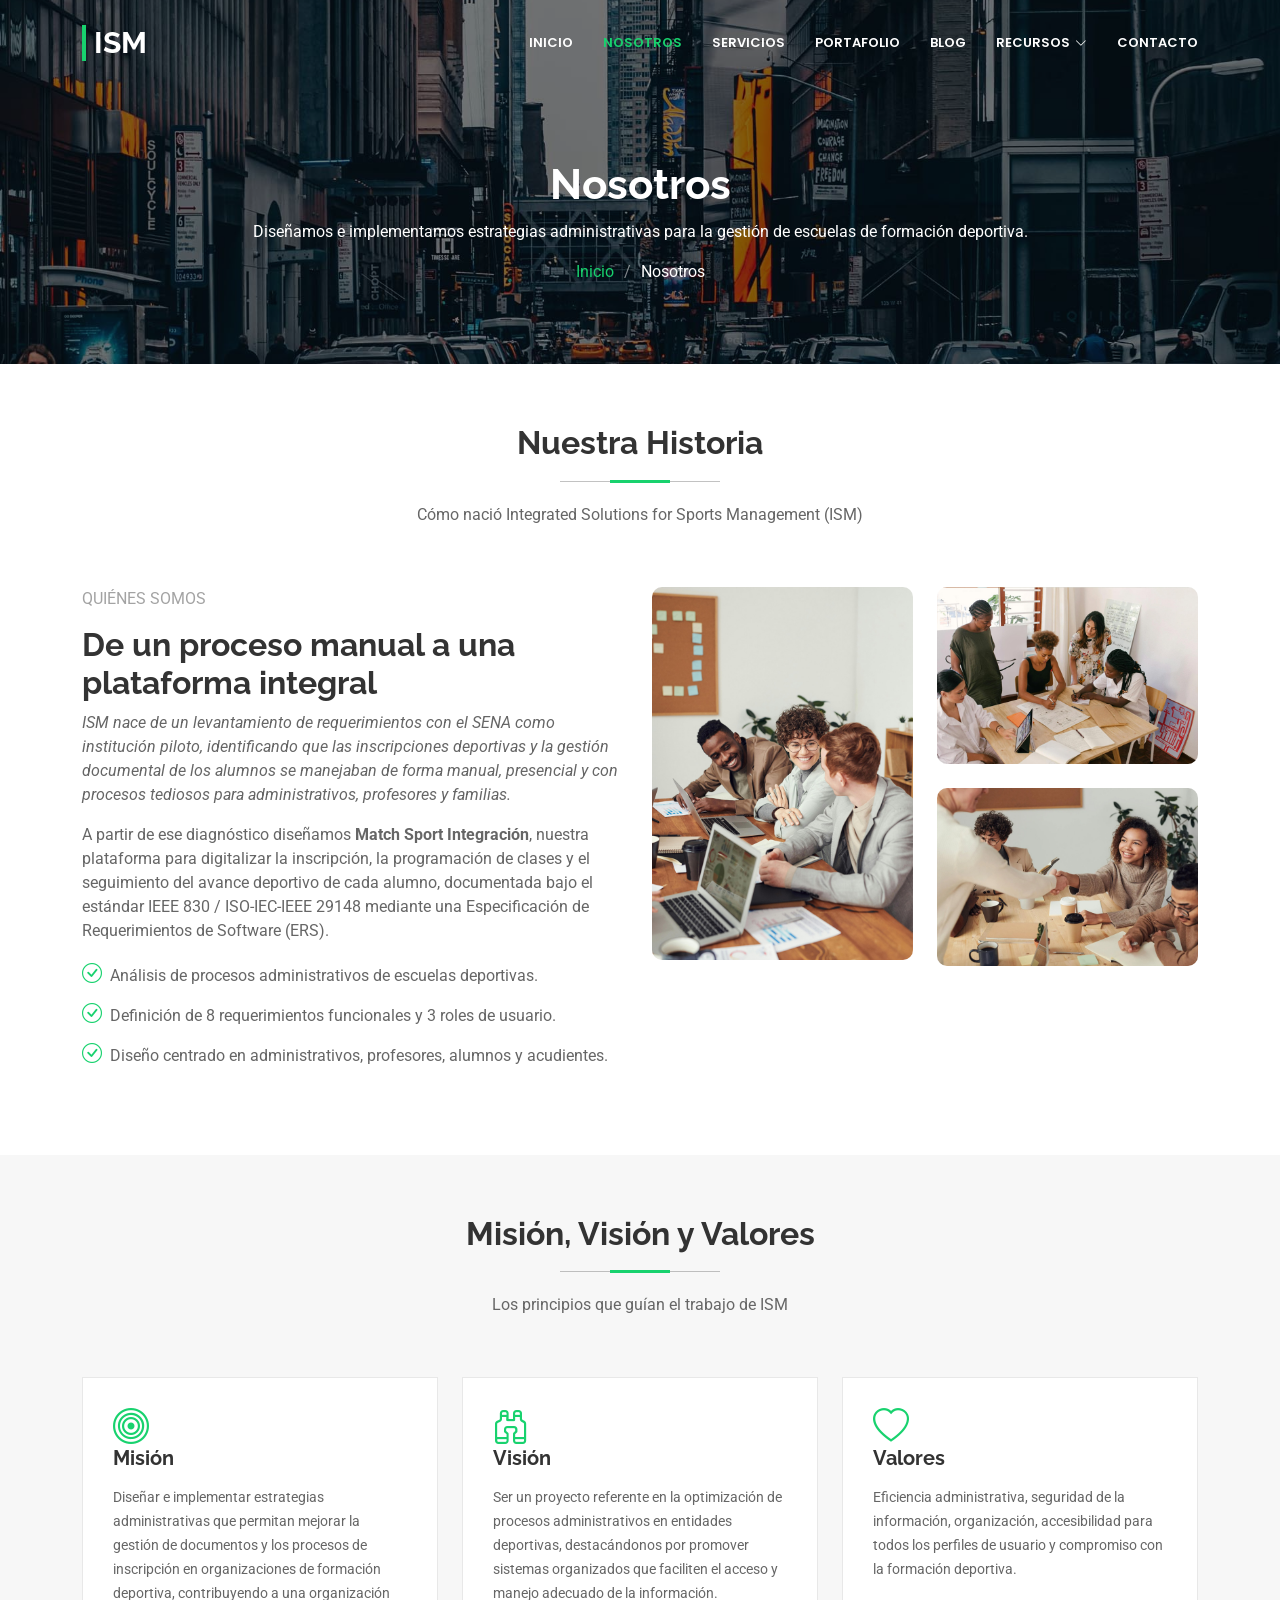
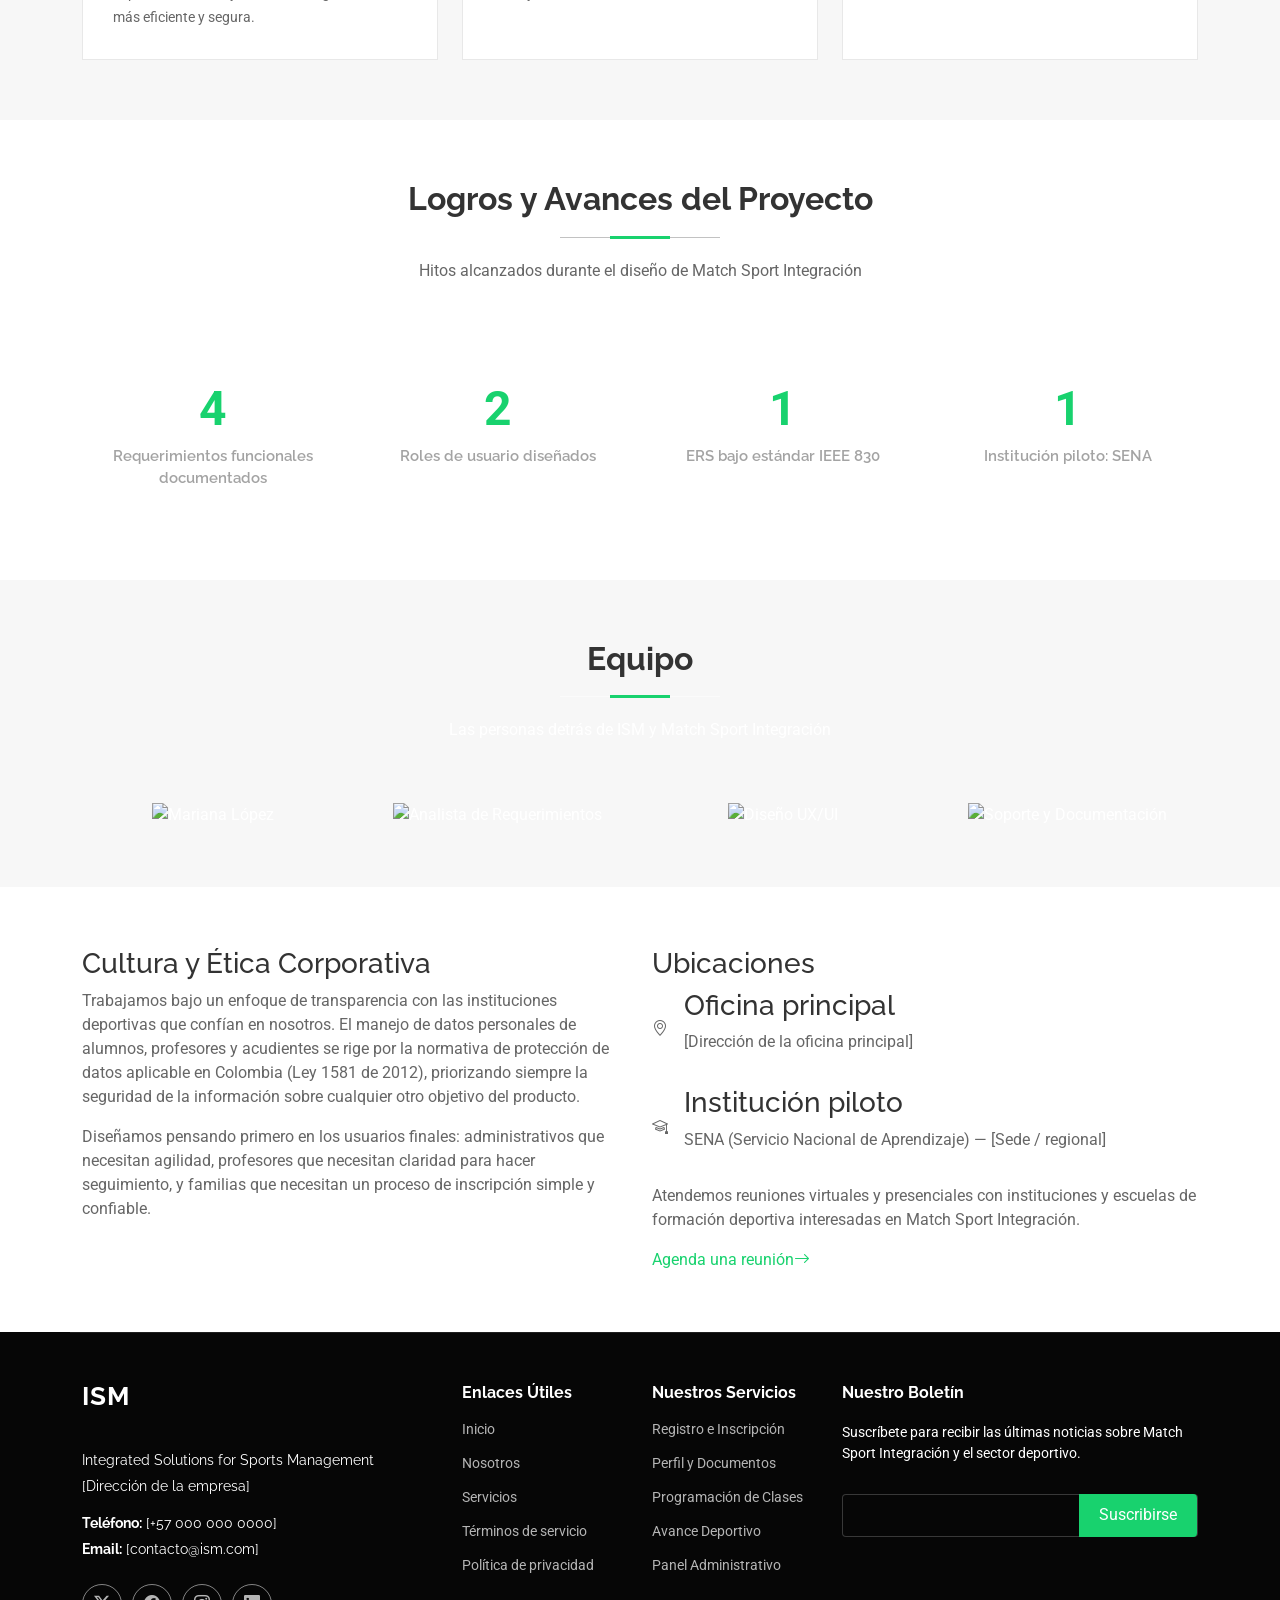
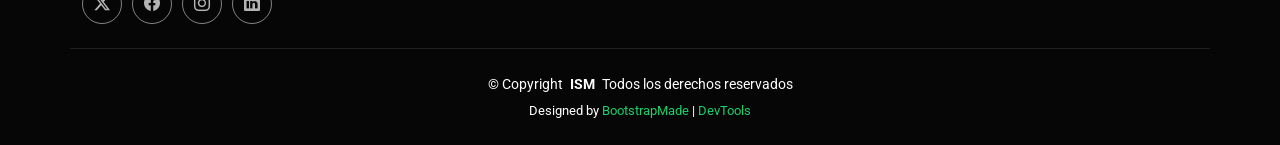
==== about.html @ fe5881fd "Initial commit: BizPage website project Co-Authored-By: Claude Sonnet 5 <noreply@anthropic.com>" ====
<!DOCTYPE html>
<html lang="es">

<head>
  <meta charset="utf-8">
  <meta content="width=device-width, initial-scale=1.0" name="viewport">
  <title>Nosotros - ISM | Integrated Solutions for Sports Management</title>
  <meta name="description" content="Conoce a ISM: nuestra historia, misión, visión, valores y el equipo detrás de Match Sport Integración.">
  <meta name="keywords" content="ISM, nosotros, misión, visión, equipo, Match Sport Integración">

  <!-- Favicons -->
  <link href="assets/img/favicon.png" rel="icon">
  <link href="assets/img/apple-touch-icon.png" rel="apple-touch-icon">

  <!-- Fonts -->
  <link href="https://fonts.googleapis.com" rel="preconnect">
  <link href="https://fonts.gstatic.com" rel="preconnect" crossorigin>
  <link href="https://fonts.googleapis.com/css2?family=Roboto:ital,wght@0,100;0,300;0,400;0,500;0,700;0,900;1,100;1,300;1,400;1,500;1,700;1,900&family=Poppins:ital,wght@0,100;0,200;0,300;0,400;0,500;0,600;0,700;0,800;0,900;1,100;1,200;1,300;1,400;1,500;1,600;1,700;1,800;1,900&family=Raleway:ital,wght@0,100;0,200;0,300;0,400;0,500;0,600;0,700;0,800;0,900;1,100;1,200;1,300;1,400;1,500;1,600;1,700;1,800;1,900&display=swap" rel="stylesheet">

  <!-- Vendor CSS Files -->
  <link href="assets/vendor/bootstrap/css/bootstrap.min.css" rel="stylesheet">
  <link href="assets/vendor/bootstrap-icons/bootstrap-icons.css" rel="stylesheet">
  <link href="assets/vendor/aos/aos.css" rel="stylesheet">
  <link href="assets/vendor/glightbox/css/glightbox.min.css" rel="stylesheet">
  <link href="assets/vendor/swiper/swiper-bundle.min.css" rel="stylesheet">

  <!-- Main CSS File -->
  <link href="assets/css/main.css" rel="stylesheet">
</head>

<body class="about-page">

  <header id="header" class="header d-flex align-items-center fixed-top">
    <div class="container-fluid container-xl position-relative d-flex align-items-center justify-content-between">

      <a href="index.html" class="logo d-flex align-items-center">
        <h1 class="sitename">ISM</h1>
      </a>

      <nav id="navmenu" class="navmenu">
        <ul>
          <li><a href="index.html">Inicio</a></li>
          <li><a href="about.html" class="active">Nosotros</a></li>
          <li><a href="services.html">Servicios</a></li>
          <li><a href="portfolio.html">Portafolio</a></li>
          <li><a href="blog.html">Blog</a></li>
          <li class="dropdown"><a href="#"><span>Recursos</span> <i class="bi bi-chevron-down toggle-dropdown"></i></a>
            <ul>
              <li><a href="testimonials.html">Testimonios</a></li>
              <li><a href="faq.html">Preguntas Frecuentes</a></li>
              <li><a href="support.html">Soporte</a></li>
              <li><a href="terms.html">Términos y Condiciones</a></li>
            </ul>
          </li>
          <li><a href="contact.html">Contacto</a></li>
        </ul>
        <i class="mobile-nav-toggle d-xl-none bi bi-list"></i>
      </nav>

    </div>
  </header>

  <main class="main">

    <!-- Page Title -->
    <div class="page-title dark-background" data-aos="fade" style="background-image: url(assets/img/page-title-bg.jpg);">
      <div class="container position-relative">
        <h1>Nosotros</h1>
        <p>Diseñamos e implementamos estrategias administrativas para la gestión de escuelas de formación deportiva.</p>
        <nav class="breadcrumbs">
          <ol>
            <li><a href="index.html">Inicio</a></li>
            <li class="current">Nosotros</li>
          </ol>
        </nav>
      </div>
    </div><!-- End Page Title -->

    <!-- Historia Section -->
    <section id="about" class="about section">

      <div class="container section-title" data-aos="fade-up">
        <h2>Nuestra Historia</h2>
        <p>Cómo nació Integrated Solutions for Sports Management (ISM)</p>
      </div>

      <div class="container">
        <div class="row gy-4">

          <div class="col-lg-6 content" data-aos="fade-up" data-aos-delay="100">
            <p class="who-we-are">Quiénes Somos</p>
            <h3>De un proceso manual a una plataforma integral</h3>
            <p class="fst-italic">
              ISM nace de un levantamiento de requerimientos con el SENA como institución piloto, identificando que las inscripciones deportivas y la gestión documental de los alumnos se manejaban de forma manual, presencial y con procesos tediosos para administrativos, profesores y familias.
            </p>
            <p>
              A partir de ese diagnóstico diseñamos <strong>Match Sport Integración</strong>, nuestra plataforma para digitalizar la inscripción, la programación de clases y el seguimiento del avance deportivo de cada alumno, documentada bajo el estándar IEEE 830 / ISO-IEC-IEEE 29148 mediante una Especificación de Requerimientos de Software (ERS).
            </p>
            <ul>
              <li><i class="bi bi-check-circle"></i> <span>Análisis de procesos administrativos de escuelas deportivas.</span></li>
              <li><i class="bi bi-check-circle"></i> <span>Definición de 8 requerimientos funcionales y 3 roles de usuario.</span></li>
              <li><i class="bi bi-check-circle"></i> <span>Diseño centrado en administrativos, profesores, alumnos y acudientes.</span></li>
            </ul>
          </div>

          <div class="col-lg-6 about-images" data-aos="fade-up" data-aos-delay="200">
            <div class="row gy-4">
              <div class="col-lg-6">
                <img src="assets/img/about-company-1.jpg" class="img-fluid" alt="Equipo de trabajo analizando procesos">
              </div>
              <div class="col-lg-6">
                <div class="row gy-4">
                  <div class="col-lg-12">
                    <img src="assets/img/about-company-2.jpg" class="img-fluid" alt="Reunión de levantamiento de requerimientos">
                  </div>
                  <div class="col-lg-12">
                    <img src="assets/img/about-company-3.jpg" class="img-fluid" alt="Documentación del proyecto">
                  </div>
                </div>
              </div>
            </div>
          </div>

        </div>
      </div>
    </section><!-- /Historia Section -->

    <!-- Mision Vision Valores Section -->
    <section id="mision-vision" class="services section light-background">

      <div class="container section-title" data-aos="fade-up">
        <h2>Misión, Visión y Valores</h2>
        <p>Los principios que guían el trabajo de ISM</p>
      </div>

      <div class="container">
        <div class="row gy-4">

          <div class="col-md-4" data-aos="fade-up" data-aos-delay="100">
            <div class="service-item position-relative h-100">
              <i class="bi bi-bullseye icon"></i>
              <h4 class="title">Misión</h4>
              <p class="description">Diseñar e implementar estrategias administrativas que permitan mejorar la gestión de documentos y los procesos de inscripción en organizaciones de formación deportiva, contribuyendo a una organización más eficiente y segura.</p>
            </div>
          </div><!-- End Item -->

          <div class="col-md-4" data-aos="fade-up" data-aos-delay="200">
            <div class="service-item position-relative h-100">
              <i class="bi bi-binoculars icon"></i>
              <h4 class="title">Visión</h4>
              <p class="description">Ser un proyecto referente en la optimización de procesos administrativos en entidades deportivas, destacándonos por promover sistemas organizados que faciliten el acceso y manejo adecuado de la información.</p>
            </div>
          </div><!-- End Item -->

          <div class="col-md-4" data-aos="fade-up" data-aos-delay="300">
            <div class="service-item position-relative h-100">
              <i class="bi bi-heart icon"></i>
              <h4 class="title">Valores</h4>
              <p class="description">Eficiencia administrativa, seguridad de la información, organización, accesibilidad para todos los perfiles de usuario y compromiso con la formación deportiva.</p>
            </div>
          </div><!-- End Item -->

        </div>
      </div>
    </section><!-- /Mision Vision Valores Section -->

    <!-- Logros Section -->
    <section id="logros" class="stats section">

      <div class="container section-title" data-aos="fade-up">
        <h2>Logros y Avances del Proyecto</h2>
        <p>Hitos alcanzados durante el diseño de Match Sport Integración</p>
      </div>

      <div class="container" data-aos="fade-up" data-aos-delay="100">
        <div class="row gy-4">

          <div class="col-lg-3 col-md-6">
            <div class="stats-item text-center w-100 h-100">
              <span data-purecounter-start="0" data-purecounter-end="8" data-purecounter-duration="1" class="purecounter"></span>
              <p>Requerimientos funcionales documentados</p>
            </div>
          </div>

          <div class="col-lg-3 col-md-6">
            <div class="stats-item text-center w-100 h-100">
              <span data-purecounter-start="0" data-purecounter-end="3" data-purecounter-duration="1" class="purecounter"></span>
              <p>Roles de usuario diseñados</p>
            </div>
          </div>

          <div class="col-lg-3 col-md-6">
            <div class="stats-item text-center w-100 h-100">
              <span data-purecounter-start="0" data-purecounter-end="1" data-purecounter-duration="1" class="purecounter"></span>
              <p>ERS bajo estándar IEEE 830</p>
            </div>
          </div>

          <div class="col-lg-3 col-md-6">
            <div class="stats-item text-center w-100 h-100">
              <span data-purecounter-start="0" data-purecounter-end="1" data-purecounter-duration="1" class="purecounter"></span>
              <p>Institución piloto: SENA</p>
            </div>
          </div>

        </div>
      </div>
    </section><!-- /Logros Section -->

    <!-- Equipo Section -->
    <section id="team" class="team section light-background">

      <div class="container section-title" data-aos="fade-up">
        <h2>Equipo</h2>
        <p>Las personas detrás de ISM y Match Sport Integración</p>
      </div>

      <div class="container">
        <div class="row gy-4">

          <div class="col-lg-3 col-md-6" data-aos="fade-up" data-aos-delay="100">
            <div class="member">
              <img src="assets/img/team/team-1.jpg" class="img-fluid" alt="Mariana López">
              <div class="member-info">
                <div class="member-info-content">
                  <h4>Mariana López</h4>
                  <span>Ingeniera de Desarrollo · Líder del Proyecto</span>
                  <div class="social">
                    <a href=""><i class="bi bi-twitter-x"></i></a>
                    <a href=""><i class="bi bi-linkedin"></i></a>
                  </div>
                </div>
              </div>
            </div>
          </div><!-- End Team Member -->

          <div class="col-lg-3 col-md-6" data-aos="fade-up" data-aos-delay="200">
            <div class="member">
              <img src="assets/img/team/team-2.jpg" class="img-fluid" alt="Analista de Requerimientos">
              <div class="member-info">
                <div class="member-info-content">
                  <h4>[Nombre del integrante]</h4>
                  <span>Analista de Requerimientos</span>
                  <div class="social">
                    <a href=""><i class="bi bi-twitter-x"></i></a>
                    <a href=""><i class="bi bi-linkedin"></i></a>
                  </div>
                </div>
              </div>
            </div>
          </div><!-- End Team Member -->

          <div class="col-lg-3 col-md-6" data-aos="fade-up" data-aos-delay="300">
            <div class="member">
              <img src="assets/img/team/team-3.jpg" class="img-fluid" alt="Diseño UX/UI">
              <div class="member-info">
                <div class="member-info-content">
                  <h4>[Nombre del integrante]</h4>
                  <span>Diseño UX / UI</span>
                  <div class="social">
                    <a href=""><i class="bi bi-twitter-x"></i></a>
                    <a href=""><i class="bi bi-linkedin"></i></a>
                  </div>
                </div>
              </div>
            </div>
          </div><!-- End Team Member -->

          <div class="col-lg-3 col-md-6" data-aos="fade-up" data-aos-delay="400">
            <div class="member">
              <img src="assets/img/team/team-4.jpg" class="img-fluid" alt="Soporte y Documentación">
              <div class="member-info">
                <div class="member-info-content">
                  <h4>[Nombre del integrante]</h4>
                  <span>Soporte y Documentación</span>
                  <div class="social">
                    <a href=""><i class="bi bi-twitter-x"></i></a>
                    <a href=""><i class="bi bi-linkedin"></i></a>
                  </div>
                </div>
              </div>
            </div>
          </div><!-- End Team Member -->

          <!-- Nota: reemplaza [Nombre del integrante] por los nombres y fotos reales del equipo. -->

        </div>
      </div>
    </section><!-- /Equipo Section -->

    <!-- Cultura y Ubicaciones Section -->
    <section id="cultura" class="about section">
      <div class="container">
        <div class="row gy-4">

          <div class="col-lg-6" data-aos="fade-up" data-aos-delay="100">
            <h3>Cultura y Ética Corporativa</h3>
            <p>
              Trabajamos bajo un enfoque de transparencia con las instituciones deportivas que confían en nosotros. El manejo de datos personales de alumnos, profesores y acudientes se rige por la normativa de protección de datos aplicable en Colombia (Ley 1581 de 2012), priorizando siempre la seguridad de la información sobre cualquier otro objetivo del producto.
            </p>
            <p>
              Diseñamos pensando primero en los usuarios finales: administrativos que necesitan agilidad, profesores que necesitan claridad para hacer seguimiento, y familias que necesitan un proceso de inscripción simple y confiable.
            </p>
          </div>

          <div class="col-lg-6" data-aos="fade-up" data-aos-delay="200">
            <h3>Ubicaciones</h3>
            <div class="info-item d-flex align-items-center mb-3">
              <i class="bi bi-geo-alt flex-shrink-0"></i>
              <div class="ms-3">
                <h3>Oficina principal</h3>
                <p>[Dirección de la oficina principal]</p>
              </div>
            </div>
            <div class="info-item d-flex align-items-center mb-3">
              <i class="bi bi-mortarboard flex-shrink-0"></i>
              <div class="ms-3">
                <h3>Institución piloto</h3>
                <p>SENA (Servicio Nacional de Aprendizaje) — [Sede / regional]</p>
              </div>
            </div>
            <p>Atendemos reuniones virtuales y presenciales con instituciones y escuelas de formación deportiva interesadas en Match Sport Integración.</p>
            <a href="contact.html" class="read-more"><span>Agenda una reunión</span><i class="bi bi-arrow-right"></i></a>
          </div>

        </div>
      </div>
    </section><!-- /Cultura y Ubicaciones Section -->

  </main>

  <footer id="footer" class="footer dark-background">

    <div class="container footer-top">
      <div class="row gy-4">
        <div class="col-lg-4 col-md-6 footer-about">
          <a href="index.html" class="logo d-flex align-items-center">
            <span class="sitename">ISM</span>
          </a>
          <div class="footer-contact pt-3">
            <p>Integrated Solutions for Sports Management</p>
            <p>[Dirección de la empresa]</p>
            <p class="mt-3"><strong>Teléfono:</strong> <span>[+57 000 000 0000]</span></p>
            <p><strong>Email:</strong> <span>[contacto@ism.com]</span></p>
          </div>
          <div class="social-links d-flex mt-4">
            <a href=""><i class="bi bi-twitter-x"></i></a>
            <a href=""><i class="bi bi-facebook"></i></a>
            <a href=""><i class="bi bi-instagram"></i></a>
            <a href=""><i class="bi bi-linkedin"></i></a>
          </div>
        </div>

        <div class="col-lg-2 col-md-3 footer-links">
          <h4>Enlaces Útiles</h4>
          <ul>
            <li><a href="index.html">Inicio</a></li>
            <li><a href="about.html">Nosotros</a></li>
            <li><a href="services.html">Servicios</a></li>
            <li><a href="terms.html">Términos de servicio</a></li>
            <li><a href="terms.html#privacidad">Política de privacidad</a></li>
          </ul>
        </div>

        <div class="col-lg-2 col-md-3 footer-links">
          <h4>Nuestros Servicios</h4>
          <ul>
            <li><a href="services.html#registro">Registro e Inscripción</a></li>
            <li><a href="services.html#perfil">Perfil y Documentos</a></li>
            <li><a href="services.html#clases">Programación de Clases</a></li>
            <li><a href="services.html#avance">Avance Deportivo</a></li>
            <li><a href="services.html#admin">Panel Administrativo</a></li>
          </ul>
        </div>

        <div class="col-lg-4 col-md-12 footer-newsletter">
          <h4>Nuestro Boletín</h4>
          <p>Suscríbete para recibir las últimas noticias sobre Match Sport Integración y el sector deportivo.</p>
          <form action="forms/newsletter.php" method="post" class="php-email-form">
            <div class="newsletter-form"><input type="email" name="email"><input type="submit" value="Suscribirse"></div>
            <div class="loading">Cargando</div>
            <div class="error-message"></div>
            <div class="sent-message">Tu solicitud de suscripción ha sido enviada. ¡Gracias!</div>
          </form>
        </div>

      </div>
    </div>

    <div class="container copyright text-center mt-4">
      <p>© <span>Copyright</span> <strong class="px-1 sitename">ISM</strong> <span>Todos los derechos reservados</span></p>
      <div class="credits">
        Designed by <a href="https://bootstrapmade.com/">BootstrapMade</a> | <a href="https://bootstrapmade.com/tools/">DevTools</a>
      </div>
    </div>

  </footer>

  <a href="#" id="scroll-top" class="scroll-top d-flex align-items-center justify-content-center"><i class="bi bi-arrow-up-short"></i></a>

  <div id="preloader"></div>

  <script src="assets/vendor/bootstrap/js/bootstrap.bundle.min.js"></script>
  <script src="assets/vendor/php-email-form/validate.js"></script>
  <script src="assets/vendor/aos/aos.js"></script>
  <script src="assets/vendor/purecounter/purecounter_vanilla.js"></script>
  <script src="assets/vendor/glightbox/js/glightbox.min.js"></script>
  <script src="assets/vendor/imagesloaded/imagesloaded.pkgd.min.js"></script>
  <script src="assets/vendor/isotope-layout/isotope.pkgd.min.js"></script>
  <script src="assets/vendor/swiper/swiper-bundle.min.js"></script>

  <script src="assets/js/main.js"></script>

</body>

</html>
---- assets/css/main.css ----
/**
* Template Name: BizPage
* Template URL: https://bootstrapmade.com/bizpage-bootstrap-business-template/
* Updated: Aug 07 2024 with Bootstrap v5.3.3
* Author: BootstrapMade.com
* License: https://bootstrapmade.com/license/
*/

/*--------------------------------------------------------------
# Font & Color Variables
# Help: https://bootstrapmade.com/color-system/
--------------------------------------------------------------*/
/* Fonts */
:root {
  --default-font: "Roboto",  system-ui, -apple-system, "Segoe UI", Roboto, "Helvetica Neue", Arial, "Noto Sans", "Liberation Sans", sans-serif, "Apple Color Emoji", "Segoe UI Emoji", "Segoe UI Symbol", "Noto Color Emoji";
  --heading-font: "Raleway",  sans-serif;
  --nav-font: "Poppins",  sans-serif;
}

/* Global Colors - The following color variables are used throughout the website. Updating them here will change the color scheme of the entire website */
:root { 
  --background-color: #ffffff; /* Background color for the entire website, including individual sections */
  --default-color: #666666; /* Default color used for the majority of the text content across the entire website */
  --heading-color: #333333; /* Color for headings, subheadings and title throughout the website */
  --accent-color: #18d26e; /* Accent color that represents your brand on the website. It's used for buttons, links, and other elements that need to stand out */
  --surface-color: #ffffff; /* The surface color is used as a background of boxed elements within sections, such as cards, icon boxes, or other elements that require a visual separation from the global background. */
  --contrast-color: #ffffff; /* Contrast color for text, ensuring readability against backgrounds of accent, heading, or default colors. */
}

/* Nav Menu Colors - The following color variables are used specifically for the navigation menu. They are separate from the global colors to allow for more customization options */
:root {
  --nav-color: #ffffff;  /* The default color of the main navmenu links */
  --nav-hover-color: #18d26e; /* Applied to main navmenu links when they are hovered over or active */
  --nav-mobile-background-color: #ffffff; /* Used as the background color for mobile navigation menu */
  --nav-dropdown-background-color: #ffffff; /* Used as the background color for dropdown items that appear when hovering over primary navigation items */
  --nav-dropdown-color: #666666; /* Used for navigation links of the dropdown items in the navigation menu. */
  --nav-dropdown-hover-color: #18d26e; /* Similar to --nav-hover-color, this color is applied to dropdown navigation links when they are hovered over. */
}

/* Color Presets - These classes override global colors when applied to any section or element, providing reuse of the sam color scheme. */

.light-background {
  --background-color: #f7f7f7;
  --surface-color: #ffffff;
}

.dark-background {
  --background-color: #060606;
  --default-color: #ffffff;
  --heading-color: #ffffff;
  --surface-color: #252525;
  --contrast-color: #ffffff;
}

/* Smooth scroll */
:root {
  scroll-behavior: smooth;
}

/*--------------------------------------------------------------
# General Styling & Shared Classes
--------------------------------------------------------------*/
body {
  color: var(--default-color);
  background-color: var(--background-color);
  font-family: var(--default-font);
}

a {
  color: var(--accent-color);
  text-decoration: none;
  transition: 0.3s;
}

a:hover {
  color: color-mix(in srgb, var(--accent-color), transparent 25%);
  text-decoration: none;
}

h1,
h2,
h3,
h4,
h5,
h6 {
  color: var(--heading-color);
  font-family: var(--heading-font);
}

/* PHP Email Form Messages
------------------------------*/
.php-email-form .error-message {
  display: none;
  background: #df1529;
  color: #ffffff;
  text-align: left;
  padding: 15px;
  margin-bottom: 24px;
  font-weight: 600;
}

.php-email-form .sent-message {
  display: none;
  color: #ffffff;
  background: #059652;
  text-align: center;
  padding: 15px;
  margin-bottom: 24px;
  font-weight: 600;
}

.php-email-form .loading {
  display: none;
  background: var(--surface-color);
  text-align: center;
  padding: 15px;
  margin-bottom: 24px;
}

.php-email-form .loading:before {
  content: "";
  display: inline-block;
  border-radius: 50%;
  width: 24px;
  height: 24px;
  margin: 0 10px -6px 0;
  border: 3px solid var(--accent-color);
  border-top-color: var(--surface-color);
  animation: php-email-form-loading 1s linear infinite;
}

@keyframes php-email-form-loading {
  0% {
    transform: rotate(0deg);
  }

  100% {
    transform: rotate(360deg);
  }
}

/*--------------------------------------------------------------
# Global Header
--------------------------------------------------------------*/
.header {
  --background-color: rgba(0, 0, 0, 0);
  --default-color: #ffffff;
  --heading-color: #ffffff;
  color: var(--default-color);
  background-color: var(--background-color);
  padding: 15px 0;
  transition: all 0.5s;
  z-index: 997;
}

.header .logo {
  line-height: 1;
}

.header .logo img {
  max-height: 32px;
  margin-right: 8px;
}

.header .logo h1 {
  font-size: 30px;
  margin: 0;
  font-weight: 700;
  color: var(--heading-color);
  border-left: 4px solid var(--accent-color);
  padding-left: 8px;
}

.scrolled .header {
  box-shadow: 0px 0 18px rgba(0, 0, 0, 0.1);
}

/* Global Header on Scroll
------------------------------*/
.scrolled .header {
  --background-color: rgba(0, 0, 0, 0.9);
}

/*--------------------------------------------------------------
# Navigation Menu
--------------------------------------------------------------*/
/* Navmenu - Desktop */
@media (min-width: 1200px) {
  .navmenu {
    padding: 0;
  }

  .navmenu ul {
    margin: 0;
    padding: 0;
    display: flex;
    list-style: none;
    align-items: center;
  }

  .navmenu li {
    position: relative;
  }

  .navmenu a,
  .navmenu a:focus {
    color: var(--nav-color);
    padding: 18px 15px;
    font-size: 13px;
    font-family: var(--nav-font);
    font-weight: 600;
    text-transform: uppercase;
    display: flex;
    align-items: center;
    justify-content: space-between;
    white-space: nowrap;
    transition: 0.3s;
  }

  .navmenu a i,
  .navmenu a:focus i {
    font-size: 12px;
    line-height: 0;
    margin-left: 5px;
    transition: 0.3s;
  }

  .navmenu li:last-child a {
    padding-right: 0;
  }

  .navmenu li:hover>a,
  .navmenu .active,
  .navmenu .active:focus {
    color: var(--nav-hover-color);
  }

  .navmenu .dropdown ul {
    margin: 0;
    padding: 10px 0;
    background: var(--nav-dropdown-background-color);
    display: block;
    position: absolute;
    visibility: hidden;
    left: 14px;
    top: 130%;
    opacity: 0;
    transition: 0.3s;
    border-radius: 4px;
    z-index: 99;
    box-shadow: 0px 0px 30px rgba(0, 0, 0, 0.1);
  }

  .navmenu .dropdown ul li {
    min-width: 200px;
  }

  .navmenu .dropdown ul a {
    padding: 10px 20px;
    font-size: 15px;
    text-transform: none;
    color: var(--nav-dropdown-color);
  }

  .navmenu .dropdown ul a i {
    font-size: 12px;
  }

  .navmenu .dropdown ul a:hover,
  .navmenu .dropdown ul .active:hover,
  .navmenu .dropdown ul li:hover>a {
    color: var(--nav-dropdown-hover-color);
  }

  .navmenu .dropdown:hover>ul {
    opacity: 1;
    top: 100%;
    visibility: visible;
  }

  .navmenu .dropdown .dropdown ul {
    top: 0;
    left: -90%;
    visibility: hidden;
  }

  .navmenu .dropdown .dropdown:hover>ul {
    opacity: 1;
    top: 0;
    left: -100%;
    visibility: visible;
  }
}

/* Navmenu - Mobile */
@media (max-width: 1199px) {
  .mobile-nav-toggle {
    color: var(--nav-color);
    font-size: 28px;
    line-height: 0;
    margin-right: 10px;
    cursor: pointer;
    transition: color 0.3s;
  }

  .navmenu {
    padding: 0;
    z-index: 9997;
  }

  .navmenu ul {
    display: none;
    list-style: none;
    position: absolute;
    inset: 60px 20px 20px 20px;
    padding: 10px 0;
    margin: 0;
    border-radius: 6px;
    background-color: var(--nav-mobile-background-color);
    overflow-y: auto;
    transition: 0.3s;
    z-index: 9998;
    box-shadow: 0px 0px 30px rgba(0, 0, 0, 0.1);
  }

  .navmenu a,
  .navmenu a:focus {
    color: var(--nav-dropdown-color);
    padding: 10px 20px;
    font-family: var(--nav-font);
    font-size: 17px;
    font-weight: 500;
    display: flex;
    align-items: center;
    justify-content: space-between;
    white-space: nowrap;
    transition: 0.3s;
  }

  .navmenu a i,
  .navmenu a:focus i {
    font-size: 12px;
    line-height: 0;
    margin-left: 5px;
    width: 30px;
    height: 30px;
    display: flex;
    align-items: center;
    justify-content: center;
    border-radius: 50%;
    transition: 0.3s;
    background-color: color-mix(in srgb, var(--accent-color), transparent 90%);
  }

  .navmenu a i:hover,
  .navmenu a:focus i:hover {
    background-color: var(--accent-color);
    color: var(--contrast-color);
  }

  .navmenu a:hover,
  .navmenu .active,
  .navmenu .active:focus {
    color: var(--nav-dropdown-hover-color);
  }

  .navmenu .active i,
  .navmenu .active:focus i {
    background-color: var(--accent-color);
    color: var(--contrast-color);
    transform: rotate(180deg);
  }

  .navmenu .dropdown ul {
    position: static;
    display: none;
    z-index: 99;
    padding: 10px 0;
    margin: 10px 20px;
    background-color: var(--nav-dropdown-background-color);
    border: 1px solid color-mix(in srgb, var(--default-color), transparent 90%);
    box-shadow: none;
    transition: all 0.5s ease-in-out;
  }

  .navmenu .dropdown ul ul {
    background-color: rgba(33, 37, 41, 0.1);
  }

  .navmenu .dropdown>.dropdown-active {
    display: block;
    background-color: rgba(33, 37, 41, 0.03);
  }

  .mobile-nav-active {
    overflow: hidden;
  }

  .mobile-nav-active .mobile-nav-toggle {
    color: #fff;
    position: absolute;
    font-size: 32px;
    top: 15px;
    right: 15px;
    margin-right: 0;
    z-index: 9999;
  }

  .mobile-nav-active .navmenu {
    position: fixed;
    overflow: hidden;
    inset: 0;
    background: rgba(33, 37, 41, 0.8);
    transition: 0.3s;
  }

  .mobile-nav-active .navmenu>ul {
    display: block;
  }
}

/*--------------------------------------------------------------
# Global Footer
--------------------------------------------------------------*/
.footer {
  color: var(--default-color);
  background-color: var(--background-color);
  font-size: 14px;
  position: relative;
}

.footer .footer-top {
  padding-top: 50px;
  border-top: 1px solid color-mix(in srgb, var(--default-color), transparent 90%);
}

.footer .footer-about .logo {
  line-height: 1;
  margin-bottom: 25px;
}

.footer .footer-about .logo img {
  max-height: 40px;
  margin-right: 6px;
}

.footer .footer-about .logo span {
  font-size: 26px;
  font-weight: 700;
  letter-spacing: 1px;
  font-family: var(--heading-font);
  color: var(--heading-color);
}

.footer .footer-about p {
  font-size: 14px;
  font-family: var(--heading-font);
}

.footer .social-links a {
  display: flex;
  align-items: center;
  justify-content: center;
  width: 40px;
  height: 40px;
  border-radius: 50%;
  border: 1px solid color-mix(in srgb, var(--default-color), transparent 50%);
  font-size: 16px;
  color: color-mix(in srgb, var(--default-color), transparent 30%);
  margin-right: 10px;
  transition: 0.3s;
}

.footer .social-links a:hover {
  color: var(--accent-color);
  border-color: var(--accent-color);
}

.footer h4 {
  font-size: 16px;
  font-weight: bold;
  position: relative;
  padding-bottom: 12px;
}

.footer .footer-links {
  margin-bottom: 30px;
}

.footer .footer-links ul {
  list-style: none;
  padding: 0;
  margin: 0;
}

.footer .footer-links ul i {
  padding-right: 2px;
  font-size: 12px;
  line-height: 0;
}

.footer .footer-links ul li {
  padding: 10px 0;
  display: flex;
  align-items: center;
}

.footer .footer-links ul li:first-child {
  padding-top: 0;
}

.footer .footer-links ul a {
  color: color-mix(in srgb, var(--default-color), transparent 30%);
  display: inline-block;
  line-height: 1;
}

.footer .footer-links ul a:hover {
  color: var(--accent-color);
}

.footer .footer-contact p {
  margin-bottom: 5px;
}

.footer .footer-newsletter .newsletter-form {
  margin-top: 30px;
  margin-bottom: 15px;
  padding: 6px 8px;
  position: relative;
  border-radius: 4px;
  border: 1px solid color-mix(in srgb, var(--default-color), transparent 80%);
  display: flex;
  background-color: var(--background-color);
  transition: 0.3s;
}

.footer .footer-newsletter .newsletter-form:focus-within {
  border-color: var(--accent-color);
}

.footer .footer-newsletter .newsletter-form input[type=email] {
  border: 0;
  padding: 4px;
  width: 100%;
  background-color: var(--background-color);
  color: var(--default-color);
}

.footer .footer-newsletter .newsletter-form input[type=email]:focus-visible {
  outline: none;
}

.footer .footer-newsletter .newsletter-form input[type=submit] {
  border: 0;
  font-size: 16px;
  padding: 0 20px;
  margin: -7px -8px -7px 0;
  background: var(--accent-color);
  color: var(--contrast-color);
  transition: 0.3s;
  border-radius: 0 4px 4px 0;
}

.footer .footer-newsletter .newsletter-form input[type=submit]:hover {
  background: color-mix(in srgb, var(--accent-color), transparent 20%);
}

.footer .copyright {
  padding: 25px 0;
  border-top: 1px solid color-mix(in srgb, var(--default-color), transparent 90%);
}

.footer .copyright p {
  margin-bottom: 0;
}

.footer .credits {
  margin-top: 6px;
  font-size: 13px;
}

/*--------------------------------------------------------------
# Preloader
--------------------------------------------------------------*/
#preloader {
  position: fixed;
  inset: 0;
  z-index: 999999;
  overflow: hidden;
  background: var(--background-color);
  transition: all 0.6s ease-out;
}

#preloader:before {
  content: "";
  position: fixed;
  top: calc(50% - 30px);
  left: calc(50% - 30px);
  border: 6px solid #ffffff;
  border-color: var(--accent-color) transparent var(--accent-color) transparent;
  border-radius: 50%;
  width: 60px;
  height: 60px;
  animation: animate-preloader 1.5s linear infinite;
}

@keyframes animate-preloader {
  0% {
    transform: rotate(0deg);
  }

  100% {
    transform: rotate(360deg);
  }
}

/*--------------------------------------------------------------
# Scroll Top Button
--------------------------------------------------------------*/
.scroll-top {
  position: fixed;
  visibility: hidden;
  opacity: 0;
  right: 15px;
  bottom: 15px;
  z-index: 99999;
  background-color: var(--accent-color);
  width: 40px;
  height: 40px;
  border-radius: 4px;
  transition: all 0.4s;
}

.scroll-top i {
  font-size: 24px;
  color: var(--contrast-color);
  line-height: 0;
}

.scroll-top:hover {
  background-color: color-mix(in srgb, var(--accent-color), transparent 20%);
  color: var(--contrast-color);
}

.scroll-top.active {
  visibility: visible;
  opacity: 1;
}

/*--------------------------------------------------------------
# Disable aos animation delay on mobile devices
--------------------------------------------------------------*/
@media screen and (max-width: 768px) {
  [data-aos-delay] {
    transition-delay: 0 !important;
  }
}

/*--------------------------------------------------------------
# Global Page Titles & Breadcrumbs
--------------------------------------------------------------*/
.page-title {
  color: var(--default-color);
  background-color: var(--background-color);
  background-size: cover;
  background-position: center;
  background-repeat: no-repeat;
  padding: 160px 0 80px 0;
  text-align: center;
  position: relative;
}

.page-title:before {
  content: "";
  background-color: color-mix(in srgb, var(--background-color), transparent 50%);
  position: absolute;
  inset: 0;
}

.page-title h1 {
  font-size: 42px;
  font-weight: 700;
  margin-bottom: 10px;
}

.page-title .breadcrumbs ol {
  display: flex;
  flex-wrap: wrap;
  list-style: none;
  justify-content: center;
  padding: 0;
  margin: 0;
  font-size: 16px;
  font-weight: 400;
}

.page-title .breadcrumbs ol li+li {
  padding-left: 10px;
}

.page-title .breadcrumbs ol li+li::before {
  content: "/";
  display: inline-block;
  padding-right: 10px;
  color: color-mix(in srgb, var(--default-color), transparent 50%);
}

/*--------------------------------------------------------------
# Global Sections
--------------------------------------------------------------*/
section,
.section {
  color: var(--default-color);
  background-color: var(--background-color);
  padding: 60px 0;
  scroll-margin-top: 85px;
  overflow: clip;
}

@media (max-width: 1199px) {

  section,
  .section {
    scroll-margin-top: 66px;
  }
}

/*--------------------------------------------------------------
# Global Section Titles
--------------------------------------------------------------*/
.section-title {
  text-align: center;
  padding-bottom: 60px;
  position: relative;
}

.section-title h2 {
  font-size: 32px;
  font-weight: 700;
  margin-bottom: 20px;
  padding-bottom: 20px;
  position: relative;
}

.section-title h2:before {
  content: "";
  position: absolute;
  display: block;
  width: 160px;
  height: 1px;
  background: color-mix(in srgb, var(--default-color), transparent 60%);
  left: 0;
  right: 0;
  bottom: 1px;
  margin: auto;
}

.section-title h2::after {
  content: "";
  position: absolute;
  display: block;
  width: 60px;
  height: 3px;
  background: var(--accent-color);
  left: 0;
  right: 0;
  bottom: 0;
  margin: auto;
}

.section-title p {
  margin-bottom: 0;
}

/*--------------------------------------------------------------
# Hero Section
--------------------------------------------------------------*/
.hero {
  padding: 0;
}

.hero .carousel {
  width: 100%;
  min-height: 100vh;
  padding: 0;
  margin: 0;
  background-color: var(--background-color);
  position: relative;
}

.hero img {
  position: absolute;
  inset: 0;
  display: block;
  width: 100%;
  height: 100%;
  object-fit: cover;
  z-index: 1;
}

.hero .carousel-item {
  position: absolute;
  inset: 0;
  background-size: cover;
  background-position: center;
  background-repeat: no-repeat;
  overflow: hidden;
}

.hero .carousel-item:before {
  content: "";
  background: color-mix(in srgb, var(--background-color), transparent 30%);
  position: absolute;
  inset: 0;
  z-index: 2;
}

.hero .carousel-item::before {
  content: "";
  background-color: color-mix(in srgb, var(--background-color), transparent 30%);
  position: absolute;
  inset: 0;
}

.hero .carousel-container {
  position: absolute;
  inset: 90px 64px 64px 64px;
  display: flex;
  justify-content: center;
  align-items: center;
  flex-direction: column;
  z-index: 3;
}

.hero h2 {
  margin-bottom: 30px;
  font-size: 48px;
  font-weight: 700;
  animation: fadeInDown 1s both;
}

@media (max-width: 768px) {
  .hero h2 {
    font-size: 30px;
  }
}

.hero p {
  animation: fadeInDown 1s both 0.2s;
}

@media (min-width: 1024px) {

  .hero h2,
  .hero p {
    max-width: 60%;
  }
}

.hero .btn-get-started {
  color: var(--contrast-color);
  background: var(--accent-color);
  font-family: var(--heading-font);
  font-weight: 500;
  font-size: 15px;
  letter-spacing: 1px;
  display: inline-block;
  padding: 8px 32px;
  border-radius: 50px;
  transition: 0.5s;
  margin: 10px;
  animation: fadeInUp 1s both 0.4s;
}

.hero .btn-get-started:hover {
  background: color-mix(in srgb, var(--accent-color), transparent 20%);
}

.hero .carousel-control-prev,
.hero .carousel-control-next {
  width: 10%;
  transition: 0.3s;
  opacity: 0.5;
}

.hero .carousel-control-prev:focus,
.hero .carousel-control-next:focus {
  opacity: 0.5;
}

.hero .carousel-control-prev:hover,
.hero .carousel-control-next:hover {
  opacity: 0.9;
}

@media (min-width: 1024px) {

  .hero .carousel-control-prev,
  .hero .carousel-control-next {
    width: 5%;
  }
}

.hero .carousel-control-next-icon,
.hero .carousel-control-prev-icon {
  background: none;
  font-size: 32px;
  line-height: 1;
}

.hero .carousel-indicators {
  list-style: none;
}

.hero .carousel-indicators li {
  cursor: pointer;
}

@keyframes fadeInUp {
  from {
    opacity: 0;
    transform: translate3d(0, 100%, 0);
  }

  to {
    opacity: 1;
    transform: translate3d(0, 0, 0);
  }
}

@keyframes fadeInDown {
  from {
    opacity: 0;
    transform: translate3d(0, -100%, 0);
  }

  to {
    opacity: 1;
    transform: translate3d(0, 0, 0);
  }
}

/*--------------------------------------------------------------
# Featured Services Section
--------------------------------------------------------------*/
.featured-services {
  padding: 40px 0 10px 0;
}

.featured-services .service-item {
  position: relative;
  height: 100%;
  margin-bottom: 30px;
}

.featured-services .service-item .icon {
  margin-right: 20px;
}

.featured-services .service-item .icon i {
  color: var(--accent-color);
  font-size: 40px;
  line-height: 0;
  transition: 0.3s;
}

.featured-services .service-item:hover .icon i {
  color: var(--accent-color);
}

.featured-services .service-item .title {
  color: var(--heading-color);
  font-weight: 700;
  margin-bottom: 10px;
  font-size: 20px;
  transition: 0.3s;
}

.featured-services .service-item .description {
  font-size: 15px;
  color: color-mix(in srgb, var(--default-color), transparent 30%);
  margin-bottom: 10px;
}

.featured-services .service-item .readmore {
  display: flex;
  align-items: center;
  color: color-mix(in srgb, var(--default-color), transparent 50%);
  transition: 0.3s;
  font-weight: 700;
  font-size: 14px;
}

.featured-services .service-item .readmore i {
  margin-left: 8px;
}

.featured-services .service-item:hover .title,
.featured-services .service-item:hover .readmore,
.featured-services .service-item:hover .icon i {
  color: var(--accent-color);
}

/*--------------------------------------------------------------
# About Section
--------------------------------------------------------------*/
.about .content .who-we-are {
  text-transform: uppercase;
  margin-bottom: 15px;
  color: color-mix(in srgb, var(--default-color), transparent 40%);
}

.about .content h3 {
  font-size: 2rem;
  font-weight: 700;
}

.about .content ul {
  list-style: none;
  padding: 0;
}

.about .content ul li {
  padding-bottom: 10px;
}

.about .content ul i {
  font-size: 1.25rem;
  margin-right: 4px;
  color: var(--accent-color);
}

.about .content p:last-child {
  margin-bottom: 0;
}

.about .content .read-more {
  background: var(--accent-color);
  color: var(--contrast-color);
  font-family: var(--heading-font);
  font-weight: 500;
  font-size: 16px;
  letter-spacing: 1px;
  padding: 12px 24px;
  border-radius: 5px;
  transition: 0.3s;
  display: inline-flex;
  align-items: center;
  justify-content: center;
}

.about .content .read-more i {
  font-size: 18px;
  margin-left: 5px;
  line-height: 0;
  transition: 0.3s;
}

.about .content .read-more:hover {
  background: color-mix(in srgb, var(--accent-color), transparent 20%);
  padding-right: 19px;
}

.about .content .read-more:hover i {
  margin-left: 10px;
}

.about .about-images img {
  border-radius: 10px;
}

/*--------------------------------------------------------------
# Stats Section
--------------------------------------------------------------*/
.stats .stats-item {
  padding: 30px;
  width: 100%;
}

.stats .stats-item span {
  font-size: 48px;
  display: block;
  color: var(--accent-color);
  font-weight: 700;
}

.stats .stats-item p {
  color: color-mix(in srgb, var(--default-color), transparent 40%);
  padding: 0;
  margin: 0;
  font-family: var(--heading-font);
  font-size: 15px;
  font-weight: 600;
}

/*--------------------------------------------------------------
# Services Section
--------------------------------------------------------------*/
.services .service-item {
  background-color: var(--surface-color);
  padding: 30px;
  border: 1px solid color-mix(in srgb, var(--default-color), transparent 85%);
  transition: 0.3s;
}

.services .service-item .icon {
  font-size: 36px;
  line-height: 0;
  margin-right: 30px;
  color: var(--accent-color);
}

.services .service-item .title {
  font-weight: 700;
  margin-bottom: 15px;
  font-size: 20px;
}

.services .service-item .title a {
  color: var(--heading-color);
}

.services .service-item .description {
  line-height: 24px;
  font-size: 14px;
  margin: 0;
}

.services .service-item:hover {
  border-color: var(--accent-color);
}

.services .service-item:hover .title a {
  color: var(--accent-color);
}

/*--------------------------------------------------------------
# Call To Action Section
--------------------------------------------------------------*/
.call-to-action {
  padding: 80px 0;
  position: relative;
  clip-path: inset(0);
}

.call-to-action img {
  position: fixed;
  top: 0;
  left: 0;
  display: block;
  width: 100%;
  height: 100%;
  object-fit: cover;
  z-index: 1;
}

.call-to-action:before {
  content: "";
  background: color-mix(in srgb, var(--background-color), transparent 50%);
  position: absolute;
  inset: 0;
  z-index: 2;
}

.call-to-action .container {
  position: relative;
  z-index: 3;
}

.call-to-action h3 {
  font-size: 28px;
  font-weight: 700;
  color: var(--default-color);
}

.call-to-action p {
  color: var(--default-color);
}

.call-to-action .cta-btn {
  font-family: var(--heading-font);
  font-weight: 500;
  font-size: 16px;
  letter-spacing: 1px;
  display: inline-block;
  padding: 12px 40px;
  border-radius: 5px;
  transition: 0.5s;
  margin: 10px;
  border: 2px solid var(--contrast-color);
  color: var(--contrast-color);
}

.call-to-action .cta-btn:hover {
  background: var(--accent-color);
  border: 2px solid var(--accent-color);
}

/*--------------------------------------------------------------
# Portfolio Section
--------------------------------------------------------------*/
.portfolio .portfolio-filters {
  padding: 0;
  margin: 0 auto 20px auto;
  list-style: none;
  text-align: center;
}

.portfolio .portfolio-filters li {
  cursor: pointer;
  display: inline-block;
  padding: 0;
  font-size: 16px;
  font-weight: 600;
  margin: 0 10px;
  line-height: 1;
  text-transform: uppercase;
  margin-bottom: 5px;
  transition: all 0.3s ease-in-out;
}

.portfolio .portfolio-filters li:hover,
.portfolio .portfolio-filters li.filter-active {
  color: var(--accent-color);
}

.portfolio .portfolio-filters li:first-child {
  margin-left: 0;
}

.portfolio .portfolio-filters li:last-child {
  margin-right: 0;
}

@media (max-width: 575px) {
  .portfolio .portfolio-filters li {
    font-size: 14px;
    margin: 0 5px;
  }
}

.portfolio .portfolio-item {
  position: relative;
}

.portfolio .portfolio-item .portfolio-info {
  background-color: color-mix(in srgb, var(--surface-color), transparent 10%);
  opacity: 0;
  position: absolute;
  left: 30px;
  right: 30px;
  bottom: 0;
  z-index: 3;
  transition: all ease-in-out 0.3s;
  padding: 15px;
}

.portfolio .portfolio-item .portfolio-info h4 {
  font-size: 18px;
  font-weight: 600;
  padding-right: 50px;
}

.portfolio .portfolio-item .portfolio-info p {
  color: color-mix(in srgb, var(--default-color), transparent 30%);
  font-size: 14px;
  margin-bottom: 0;
  padding-right: 50px;
}

.portfolio .portfolio-item .portfolio-info .preview-link,
.portfolio .portfolio-item .portfolio-info .details-link {
  position: absolute;
  right: 50px;
  font-size: 24px;
  top: calc(50% - 14px);
  color: color-mix(in srgb, var(--default-color), transparent 30%);
  transition: 0.3s;
  line-height: 0;
}

.portfolio .portfolio-item .portfolio-info .preview-link:hover,
.portfolio .portfolio-item .portfolio-info .details-link:hover {
  color: var(--accent-color);
}

.portfolio .portfolio-item .portfolio-info .details-link {
  right: 14px;
  font-size: 28px;
}

.portfolio .portfolio-item:hover .portfolio-info {
  opacity: 1;
  bottom: 20px;
}

/*--------------------------------------------------------------
# Testimonials Section
--------------------------------------------------------------*/
.testimonials .section-header {
  margin-bottom: 40px;
}

.testimonials .testimonials-carousel,
.testimonials .testimonials-slider {
  overflow: hidden;
}

.testimonials .testimonial-item {
  text-align: center;
}

.testimonials .testimonial-item .testimonial-img {
  width: 120px;
  border-radius: 50%;
  border: 4px solid var(--background-color);
  margin: 0 auto;
}

.testimonials .testimonial-item h3 {
  font-size: 20px;
  font-weight: bold;
  margin: 10px 0 5px 0;
}

.testimonials .testimonial-item h4 {
  font-size: 14px;
  color: color-mix(in srgb, var(--default-color), transparent 40%);
  margin: 0 0 15px 0;
}

.testimonials .testimonial-item .stars {
  margin-bottom: 15px;
}

.testimonials .testimonial-item .stars i {
  color: #ffc107;
  margin: 0 1px;
}

.testimonials .testimonial-item .quote-icon-left,
.testimonials .testimonial-item .quote-icon-right {
  color: color-mix(in srgb, var(--accent-color), transparent 50%);
  font-size: 26px;
  line-height: 0;
}

.testimonials .testimonial-item .quote-icon-left {
  display: inline-block;
  left: -5px;
  position: relative;
}

.testimonials .testimonial-item .quote-icon-right {
  display: inline-block;
  right: -5px;
  position: relative;
  top: 10px;
  transform: scale(-1, -1);
}

.testimonials .testimonial-item p {
  font-style: italic;
  margin: 0 auto 15px auto;
}

.testimonials .swiper-wrapper {
  height: auto;
}

.testimonials .swiper-pagination {
  margin-top: 20px;
  position: relative;
}

.testimonials .swiper-pagination .swiper-pagination-bullet {
  width: 12px;
  height: 12px;
  opacity: 1;
  background-color: color-mix(in srgb, var(--default-color), transparent 85%);
}

.testimonials .swiper-pagination .swiper-pagination-bullet-active {
  background-color: var(--accent-color);
}

@media (min-width: 992px) {
  .testimonials .testimonial-item p {
    width: 80%;
  }
}

/*--------------------------------------------------------------
# Team Section
--------------------------------------------------------------*/
.team {
  --default-color: #ffffff;
}

.team .member {
  text-align: center;
  position: relative;
  height: 100%;
}

.team .member .member-info {
  opacity: 0;
  display: flex;
  justify-content: center;
  align-items: center;
  position: absolute;
  inset: 0;
  transition: 0.2s;
}

.team .member .member-info-content {
  margin-top: -50px;
  transition: margin 0.2s;
}

.team .member:hover .member-info {
  background: rgba(0, 0, 0, 0.6);
  opacity: 1;
  transition: 0.4s;
}

.team .member:hover .member-info-content {
  margin-top: 0;
  transition: margin 0.4s;
}

.team .member h4 {
  color: var(--contrast-color);
  font-weight: 700;
  margin-bottom: 2px;
  font-size: 18px;
}

.team .member span {
  font-style: italic;
  display: block;
  font-size: 13px;
}

.team .member .social {
  margin-top: 15px;
}

.team .member .social a {
  transition: 0.3s;
  color: var(--default-color);
}

.team .member .social a:hover {
  color: var(--accent-color);
}

.team .member .social i {
  font-size: 18px;
  margin: 0 2px;
}

/*--------------------------------------------------------------
# Pricing Section
--------------------------------------------------------------*/
.pricing {
  padding: 60px 0 120px 0;
}

.pricing .section-title {
  margin-bottom: 40px;
}

.pricing .pricing-item {
  background-color: var(--surface-color);
  box-shadow: 0 3px 20px -2px rgba(0, 0, 0, 0.1);
  padding: 60px 40px;
  height: 100%;
  position: relative;
  border-radius: 15px;
}

.pricing h3 {
  font-weight: 600;
  margin-bottom: 15px;
  font-size: 20px;
  text-align: center;
}

.pricing .icon {
  margin: 30px auto 20px auto;
  width: 70px;
  height: 70px;
  background: var(--accent-color);
  border-radius: 50%;
  display: flex;
  align-items: center;
  justify-content: center;
  transition: 0.3s;
  transform-style: preserve-3d;
}

.pricing .icon i {
  color: var(--background-color);
  font-size: 28px;
  transition: ease-in-out 0.3s;
  line-height: 0;
}

.pricing .icon::before {
  position: absolute;
  content: "";
  height: 86px;
  width: 86px;
  border-radius: 50%;
  background: color-mix(in srgb, var(--accent-color), transparent 80%);
  transition: all 0.3s ease-out 0s;
  transform: translateZ(-1px);
}

.pricing .icon::after {
  position: absolute;
  content: "";
  height: 102px;
  width: 102px;
  border-radius: 50%;
  background: color-mix(in srgb, var(--accent-color), transparent 90%);
  transition: all 0.3s ease-out 0s;
  transform: translateZ(-2px);
}

.pricing h4 {
  font-size: 48px;
  color: var(--accent-color);
  font-weight: 700;
  font-family: var(--heading-font);
  margin-bottom: 25px;
  text-align: center;
}

.pricing h4 sup {
  font-size: 28px;
}

.pricing h4 span {
  color: color-mix(in srgb, var(--default-color), transparent 50%);
  font-size: 18px;
  font-weight: 400;
}

.pricing ul {
  padding: 20px 0;
  list-style: none;
  color: color-mix(in srgb, var(--default-color), transparent 20%);
  text-align: left;
  line-height: 20px;
}

.pricing ul li {
  padding: 10px 0;
  display: flex;
  align-items: center;
}

.pricing ul i {
  color: #059652;
  font-size: 24px;
  padding-right: 3px;
}

.pricing ul .na {
  color: color-mix(in srgb, var(--default-color), transparent 70%);
}

.pricing ul .na i {
  color: color-mix(in srgb, var(--default-color), transparent 70%);
}

.pricing ul .na span {
  text-decoration: line-through;
}

.pricing .buy-btn {
  color: color-mix(in srgb, var(--default-color), transparent 20%);
  display: inline-block;
  padding: 8px 40px 10px 40px;
  border-radius: 50px;
  border: 1px solid color-mix(in srgb, var(--default-color), transparent 80%);
  transition: none;
  font-size: 16px;
  font-weight: 600;
  font-family: var(--heading-font);
  transition: 0.3s;
}

.pricing .buy-btn:hover {
  background-color: var(--accent-color);
  color: var(--contrast-color);
}

.pricing .featured {
  z-index: 10;
  border: 3px solid var(--accent-color);
}

@media (min-width: 992px) {
  .pricing .featured {
    transform: scale(1.15);
  }
}

/*--------------------------------------------------------------
# Faq Section
--------------------------------------------------------------*/
.faq .faq-container .faq-item {
  background-color: var(--surface-color);
  position: relative;
  padding: 20px;
  margin-bottom: 15px;
  border: 1px solid color-mix(in srgb, var(--default-color), transparent 85%);
  border-radius: 5px;
  overflow: hidden;
}

.faq .faq-container .faq-item:last-child {
  margin-bottom: 0;
}

.faq .faq-container .faq-item h3 {
  font-weight: 600;
  font-size: 16px;
  line-height: 24px;
  margin: 0 30px 0 0;
  transition: 0.3s;
  cursor: pointer;
  display: flex;
  align-items: center;
}

.faq .faq-container .faq-item h3 .num {
  color: var(--accent-color);
  padding-right: 5px;
}

.faq .faq-container .faq-item h3:hover {
  color: var(--accent-color);
}

.faq .faq-container .faq-item .faq-content {
  display: grid;
  grid-template-rows: 0fr;
  transition: 0.3s ease-in-out;
  visibility: hidden;
  opacity: 0;
}

.faq .faq-container .faq-item .faq-content p {
  margin-bottom: 0;
  overflow: hidden;
}

.faq .faq-container .faq-item .faq-toggle {
  position: absolute;
  top: 20px;
  right: 20px;
  font-size: 16px;
  line-height: 0;
  transition: 0.3s;
  cursor: pointer;
}

.faq .faq-container .faq-item .faq-toggle:hover {
  color: var(--accent-color);
}

.faq .faq-container .faq-active h3 {
  color: var(--accent-color);
}

.faq .faq-container .faq-active .faq-content {
  grid-template-rows: 1fr;
  visibility: visible;
  opacity: 1;
  padding-top: 10px;
}

.faq .faq-container .faq-active .faq-toggle {
  transform: rotate(90deg);
  color: var(--accent-color);
}

/*--------------------------------------------------------------
# Contact Section
--------------------------------------------------------------*/
.contact .info-item i {
  font-size: 20px;
  color: var(--accent-color);
  font-size: 36px;
  display: flex;
  justify-content: center;
  align-items: center;
  border-radius: 4px;
  transition: all 0.3s ease-in-out;
}

.contact .info-item h3 {
  font-size: 24px;
  font-weight: 700;
  margin: 20px 0;
}

.contact .info-item p {
  padding: 0;
  margin-bottom: 0;
  font-size: 14px;
}

@media (min-width: 992px) {
  .contact .info-item.info-item-borders {
    border-left: 1px solid color-mix(in srgb, var(--default-color), transparent 85%);
    border-right: 1px solid color-mix(in srgb, var(--default-color), transparent 85%);
  }
}

.contact .php-email-form {
  box-shadow: 0px 0px 20px rgba(0, 0, 0, 0.1);
  padding: 30px;
  margin-top: 30px;
}

@media (max-width: 575px) {
  .contact .php-email-form {
    padding: 20px;
  }
}

.contact .php-email-form input[type=text],
.contact .php-email-form input[type=email],
.contact .php-email-form textarea {
  font-size: 14px;
  padding: 10px 15px;
  box-shadow: none;
  border-radius: 0;
  color: var(--default-color);
  background-color: color-mix(in srgb, var(--background-color), transparent 50%);
  border-color: color-mix(in srgb, var(--default-color), transparent 80%);
}

.contact .php-email-form input[type=text]:focus,
.contact .php-email-form input[type=email]:focus,
.contact .php-email-form textarea:focus {
  border-color: var(--accent-color);
}

.contact .php-email-form input[type=text]::placeholder,
.contact .php-email-form input[type=email]::placeholder,
.contact .php-email-form textarea::placeholder {
  color: color-mix(in srgb, var(--default-color), transparent 70%);
}

.contact .php-email-form button[type=submit] {
  color: var(--contrast-color);
  background: var(--accent-color);
  border: 0;
  padding: 10px 30px;
  transition: 0.4s;
  border-radius: 50px;
}

.contact .php-email-form button[type=submit]:hover {
  background: color-mix(in srgb, var(--accent-color), transparent 20%);
}

/*--------------------------------------------------------------
# Blog Posts Section
--------------------------------------------------------------*/
.blog-posts article {
  background-color: var(--surface-color);
  box-shadow: 0 4px 16px rgba(0, 0, 0, 0.1);
  padding: 30px;
  height: 100%;
}

.blog-posts .post-img {
  max-height: 240px;
  margin: -30px -30px 0 -30px;
  overflow: hidden;
}

.blog-posts .title {
  font-size: 20px;
  font-weight: 700;
  padding: 0;
  margin: 20px 0 0 0;
}

.blog-posts .title a {
  color: var(--heading-color);
  transition: 0.3s;
}

.blog-posts .title a:hover {
  color: var(--accent-color);
}

.blog-posts .meta-top {
  margin-top: 20px;
  color: color-mix(in srgb, var(--default-color), transparent 40%);
}

.blog-posts .meta-top ul {
  display: flex;
  flex-wrap: wrap;
  list-style: none;
  align-items: center;
  padding: 0;
  margin: 0;
}

.blog-posts .meta-top ul li+li {
  padding-left: 20px;
}

.blog-posts .meta-top i {
  font-size: 16px;
  margin-right: 8px;
  line-height: 0;
  color: color-mix(in srgb, var(--default-color), transparent 20%);
}

.blog-posts .meta-top a {
  color: color-mix(in srgb, var(--default-color), transparent 40%);
  font-size: 14px;
  display: inline-block;
  line-height: 1;
}

.blog-posts .content {
  margin-top: 20px;
}

.blog-posts .read-more a {
  display: inline-block;
  background: var(--accent-color);
  color: var(--contrast-color);
  padding: 8px 30px;
  transition: 0.3s;
  font-size: 14px;
  border-radius: 4px;
}

.blog-posts .read-more a:hover {
  background: color-mix(in srgb, var(--accent-color), transparent 20%);
}

/*--------------------------------------------------------------
# Blog Pagination Section
--------------------------------------------------------------*/
.blog-pagination {
  padding-top: 0;
  color: color-mix(in srgb, var(--default-color), transparent 40%);
}

.blog-pagination ul {
  display: flex;
  padding: 0;
  margin: 0;
  list-style: none;
}

.blog-pagination li {
  margin: 0 5px;
  transition: 0.3s;
}

.blog-pagination li a {
  color: var(--accent-color);
  display: flex;
  align-items: center;
  justify-content: center;
  width: 36px;
  height: 36px;
  border-radius: 50%;
  border: 1px solid var(--accent-color);
}

.blog-pagination li a.active,
.blog-pagination li a:hover {
  background: var(--accent-color);
  color: var(--contrast-color);
}

.blog-pagination li a.active a,
.blog-pagination li a:hover a {
  color: var(--contrast-color);
}

/*--------------------------------------------------------------
# Blog Details Section
--------------------------------------------------------------*/
.blog-details {
  padding-bottom: 30px;
}

.blog-details .article {
  background-color: var(--surface-color);
  padding: 30px;
  box-shadow: 0 4px 16px rgba(0, 0, 0, 0.1);
}

.blog-details .post-img {
  margin: -30px -30px 20px -30px;
  overflow: hidden;
}

.blog-details .title {
  color: var(--heading-color);
  font-size: 28px;
  font-weight: 700;
  padding: 0;
  margin: 30px 0;
}

.blog-details .content {
  margin-top: 20px;
}

.blog-details .content h3 {
  font-size: 22px;
  margin-top: 30px;
  font-weight: bold;
}

.blog-details .content blockquote {
  overflow: hidden;
  background-color: color-mix(in srgb, var(--default-color), transparent 95%);
  padding: 60px;
  position: relative;
  text-align: center;
  margin: 20px 0;
}

.blog-details .content blockquote p {
  color: var(--default-color);
  line-height: 1.6;
  margin-bottom: 0;
  font-style: italic;
  font-weight: 500;
  font-size: 22px;
}

.blog-details .content blockquote:after {
  content: "";
  position: absolute;
  left: 0;
  top: 0;
  bottom: 0;
  width: 3px;
  background-color: var(--accent-color);
  margin-top: 20px;
  margin-bottom: 20px;
}

.blog-details .meta-top {
  margin-top: 20px;
  color: color-mix(in srgb, var(--default-color), transparent 40%);
}

.blog-details .meta-top ul {
  display: flex;
  flex-wrap: wrap;
  list-style: none;
  align-items: center;
  padding: 0;
  margin: 0;
}

.blog-details .meta-top ul li+li {
  padding-left: 20px;
}

.blog-details .meta-top i {
  font-size: 16px;
  margin-right: 8px;
  line-height: 0;
  color: color-mix(in srgb, var(--default-color), transparent 40%);
}

.blog-details .meta-top a {
  color: color-mix(in srgb, var(--default-color), transparent 40%);
  font-size: 14px;
  display: inline-block;
  line-height: 1;
}

.blog-details .meta-bottom {
  padding-top: 10px;
  border-top: 1px solid color-mix(in srgb, var(--default-color), transparent 90%);
}

.blog-details .meta-bottom i {
  color: color-mix(in srgb, var(--default-color), transparent 40%);
  display: inline;
}

.blog-details .meta-bottom a {
  color: color-mix(in srgb, var(--default-color), transparent 40%);
  transition: 0.3s;
}

.blog-details .meta-bottom a:hover {
  color: var(--accent-color);
}

.blog-details .meta-bottom .cats {
  list-style: none;
  display: inline;
  padding: 0 20px 0 0;
  font-size: 14px;
}

.blog-details .meta-bottom .cats li {
  display: inline-block;
}

.blog-details .meta-bottom .tags {
  list-style: none;
  display: inline;
  padding: 0;
  font-size: 14px;
}

.blog-details .meta-bottom .tags li {
  display: inline-block;
}

.blog-details .meta-bottom .tags li+li::before {
  padding-right: 6px;
  color: var(--default-color);
  content: ",";
}

.blog-details .meta-bottom .share {
  font-size: 16px;
}

.blog-details .meta-bottom .share i {
  padding-left: 5px;
}

/*--------------------------------------------------------------
# Blog Comments Section
--------------------------------------------------------------*/
.blog-comments {
  padding: 10px 0;
}

.blog-comments .comments-count {
  font-weight: bold;
}

.blog-comments .comment {
  margin-top: 30px;
  position: relative;
}

.blog-comments .comment .comment-img {
  margin-right: 14px;
}

.blog-comments .comment .comment-img img {
  width: 60px;
}

.blog-comments .comment h5 {
  font-size: 16px;
  margin-bottom: 2px;
}

.blog-comments .comment h5 a {
  font-weight: bold;
  color: var(--default-color);
  transition: 0.3s;
}

.blog-comments .comment h5 a:hover {
  color: var(--accent-color);
}

.blog-comments .comment h5 .reply {
  padding-left: 10px;
  color: color-mix(in srgb, var(--default-color), transparent 20%);
}

.blog-comments .comment h5 .reply i {
  font-size: 20px;
}

.blog-comments .comment time {
  display: block;
  font-size: 14px;
  color: color-mix(in srgb, var(--default-color), transparent 40%);
  margin-bottom: 5px;
}

.blog-comments .comment.comment-reply {
  padding-left: 40px;
}

/*--------------------------------------------------------------
# Comment Form Section
--------------------------------------------------------------*/
.comment-form {
  padding-top: 10px;
}

.comment-form form {
  background-color: var(--surface-color);
  margin-top: 30px;
  padding: 30px;
  box-shadow: 0 4px 16px rgba(0, 0, 0, 0.1);
}

.comment-form form h4 {
  font-weight: bold;
  font-size: 22px;
}

.comment-form form p {
  font-size: 14px;
}

.comment-form form input {
  background-color: var(--surface-color);
  color: var(--default-color);
  border: 1px solid color-mix(in srgb, var(--default-color), transparent 70%);
  font-size: 14px;
  border-radius: 4px;
  padding: 10px 10px;
}

.comment-form form input:focus {
  color: var(--default-color);
  background-color: var(--surface-color);
  box-shadow: none;
  border-color: var(--accent-color);
}

.comment-form form input::placeholder {
  color: color-mix(in srgb, var(--default-color), transparent 50%);
}

.comment-form form textarea {
  background-color: var(--surface-color);
  color: var(--default-color);
  border: 1px solid color-mix(in srgb, var(--default-color), transparent 70%);
  border-radius: 4px;
  padding: 10px 10px;
  font-size: 14px;
  height: 120px;
}

.comment-form form textarea:focus {
  color: var(--default-color);
  box-shadow: none;
  border-color: var(--accent-color);
  background-color: var(--surface-color);
}

.comment-form form textarea::placeholder {
  color: color-mix(in srgb, var(--default-color), transparent 50%);
}

.comment-form form .form-group {
  margin-bottom: 25px;
}

.comment-form form .btn-primary {
  border-radius: 4px;
  padding: 10px 20px;
  border: 0;
  background-color: var(--accent-color);
  color: var(--contrast-color);
}

.comment-form form .btn-primary:hover {
  color: var(--contrast-color);
  background-color: color-mix(in srgb, var(--accent-color), transparent 20%);
}

/*--------------------------------------------------------------
# Portfolio Details Section
--------------------------------------------------------------*/
.portfolio-details .portfolio-details-slider img {
  width: 100%;
}

.portfolio-details .portfolio-details-slider .swiper-pagination {
  margin-top: 20px;
  position: relative;
}

.portfolio-details .portfolio-details-slider .swiper-pagination .swiper-pagination-bullet {
  width: 12px;
  height: 12px;
  background-color: color-mix(in srgb, var(--default-color), transparent 85%);
  opacity: 1;
}

.portfolio-details .portfolio-details-slider .swiper-pagination .swiper-pagination-bullet-active {
  background-color: var(--accent-color);
}

.portfolio-details .portfolio-info {
  background-color: var(--surface-color);
  padding: 30px;
  box-shadow: 0px 0 30px rgba(0, 0, 0, 0.1);
}

.portfolio-details .portfolio-info h3 {
  font-size: 22px;
  font-weight: 700;
  margin-bottom: 20px;
  padding-bottom: 20px;
  border-bottom: 1px solid color-mix(in srgb, var(--default-color), transparent 85%);
}

.portfolio-details .portfolio-info ul {
  list-style: none;
  padding: 0;
  font-size: 15px;
}

.portfolio-details .portfolio-info ul li+li {
  margin-top: 10px;
}

.portfolio-details .portfolio-description {
  padding-top: 30px;
}

.portfolio-details .portfolio-description h2 {
  font-size: 26px;
  font-weight: 700;
  margin-bottom: 20px;
}

.portfolio-details .portfolio-description p {
  padding: 0;
  color: color-mix(in srgb, var(--default-color), transparent 30%);
}

/*--------------------------------------------------------------
# Service Details Section
--------------------------------------------------------------*/
.service-details .services-list {
  background-color: var(--surface-color);
  padding: 10px 30px;
  border: 1px solid color-mix(in srgb, var(--default-color), transparent 90%);
  margin-bottom: 20px;
}

.service-details .services-list a {
  display: block;
  line-height: 1;
  padding: 8px 0 8px 15px;
  border-left: 3px solid color-mix(in srgb, var(--default-color), transparent 70%);
  margin: 20px 0;
  color: color-mix(in srgb, var(--default-color), transparent 20%);
  transition: 0.3s;
}

.service-details .services-list a.active {
  color: var(--heading-color);
  font-weight: 700;
  border-color: var(--accent-color);
}

.service-details .services-list a:hover {
  border-color: var(--accent-color);
}

.service-details .services-img {
  margin-bottom: 20px;
}

.service-details h3 {
  font-size: 26px;
  font-weight: 700;
}

.service-details h4 {
  font-size: 20px;
  font-weight: 700;
}

.service-details p {
  font-size: 15px;
}

.service-details ul {
  list-style: none;
  padding: 0;
  font-size: 15px;
}

.service-details ul li {
  padding: 5px 0;
  display: flex;
  align-items: center;
}

.service-details ul i {
  font-size: 20px;
  margin-right: 8px;
  color: var(--accent-color);
}

/*--------------------------------------------------------------
# Starter Section Section
--------------------------------------------------------------*/
.starter-section {
  /* Add your styles here */
}

/*--------------------------------------------------------------
# Widgets
--------------------------------------------------------------*/
.widgets-container {
  background-color: var(--surface-color);
  padding: 30px;
  margin: 60px 0 30px 0;
  box-shadow: 0 4px 16px rgba(0, 0, 0, 0.1);
}

.widget-title {
  color: var(--heading-color);
  font-size: 20px;
  font-weight: 700;
  padding: 0;
  margin: 0 0 20px 0;
}

.widget-item {
  margin-bottom: 40px;
}

.widget-item:last-child {
  margin-bottom: 0;
}

.search-widget form {
  background: var(--background-color);
  border: 1px solid color-mix(in srgb, var(--default-color), transparent 75%);
  padding: 3px 10px;
  position: relative;
  border-radius: 50px;
  transition: 0.3s;
}

.search-widget form input[type=text] {
  border: 0;
  padding: 4px 10px;
  border-radius: 4px;
  width: calc(100% - 40px);
  background-color: var(--background-color);
  color: var(--default-color);
}

.search-widget form input[type=text]:focus {
  outline: none;
}

.search-widget form button {
  background: none;
  color: var(--default-color);
  position: absolute;
  top: 0;
  right: 0;
  bottom: 0;
  border: 0;
  font-size: 16px;
  padding: 0 16px;
  transition: 0.3s;
  line-height: 0;
}

.search-widget form button i {
  line-height: 0;
}

.search-widget form button:hover {
  color: var(--accent-color);
}

.search-widget form:is(:focus-within) {
  border-color: var(--accent-color);
}

.categories-widget ul {
  list-style: none;
  padding: 0;
  margin: 0;
}

.categories-widget ul li {
  padding-bottom: 10px;
}

.categories-widget ul li:last-child {
  padding-bottom: 0;
}

.categories-widget ul a {
  color: color-mix(in srgb, var(--default-color), transparent 20%);
  transition: 0.3s;
}

.categories-widget ul a:hover {
  color: var(--accent-color);
}

.categories-widget ul a span {
  padding-left: 5px;
  color: color-mix(in srgb, var(--default-color), transparent 50%);
  font-size: 14px;
}

.recent-posts-widget .post-item {
  display: flex;
  margin-bottom: 15px;
}

.recent-posts-widget .post-item:last-child {
  margin-bottom: 0;
}

.recent-posts-widget .post-item img {
  width: 80px;
  margin-right: 15px;
}

.recent-posts-widget .post-item h4 {
  font-size: 15px;
  font-weight: bold;
  margin-bottom: 5px;
}

.recent-posts-widget .post-item h4 a {
  color: var(--default-color);
  transition: 0.3s;
}

.recent-posts-widget .post-item h4 a:hover {
  color: var(--accent-color);
}

.recent-posts-widget .post-item time {
  display: block;
  font-style: italic;
  font-size: 14px;
  color: color-mix(in srgb, var(--default-color), transparent 50%);
}

.tags-widget ul {
  list-style: none;
  padding: 0;
  margin: 0;
}

.tags-widget ul li {
  display: inline-block;
}

.tags-widget ul a {
  background-color: color-mix(in srgb, var(--default-color), transparent 94%);
  color: color-mix(in srgb, var(--default-color), transparent 30%);
  border-radius: 50px;
  font-size: 14px;
  padding: 5px 15px;
  margin: 0 6px 8px 0;
  display: inline-block;
  transition: 0.3s;
}

.tags-widget ul a:hover {
  background: var(--accent-color);
  color: var(--contrast-color);
}

.tags-widget ul a span {
  padding-left: 5px;
  color: color-mix(in srgb, var(--default-color), transparent 60%);
  font-size: 14px;
}
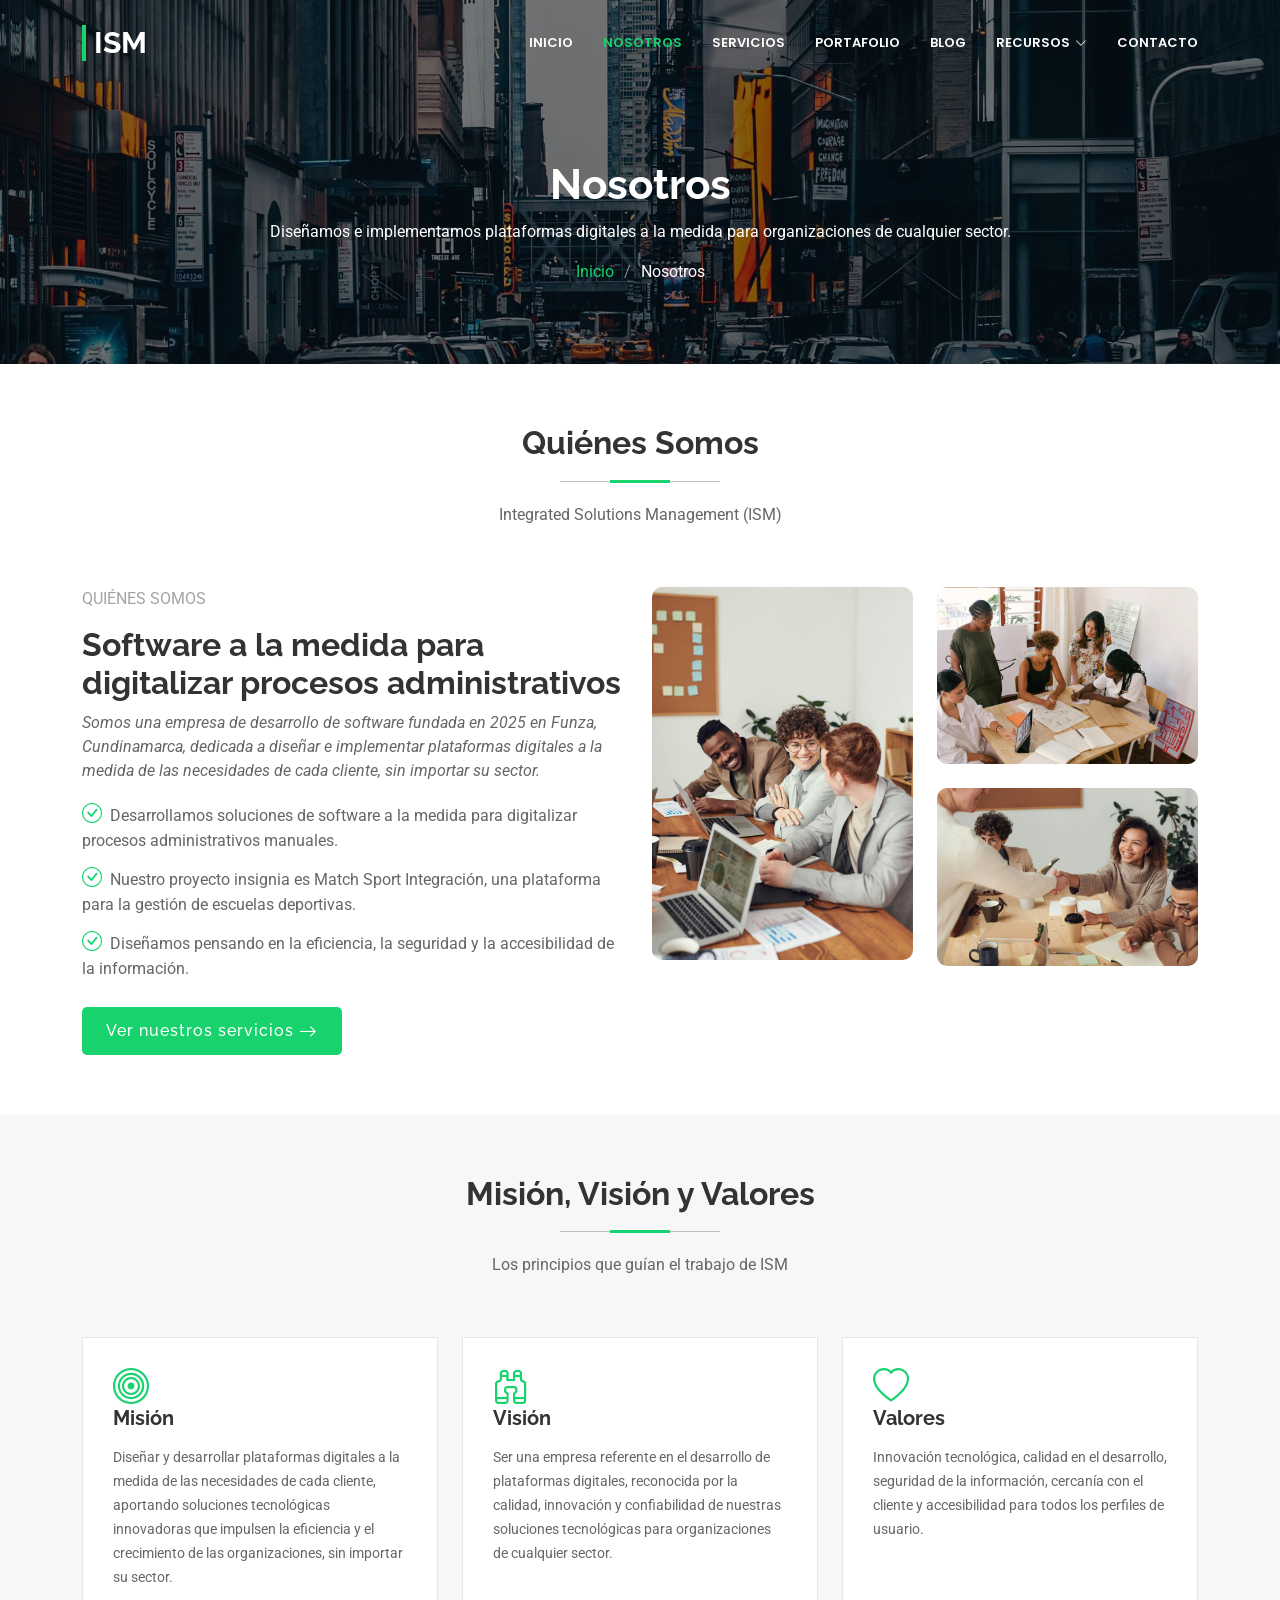
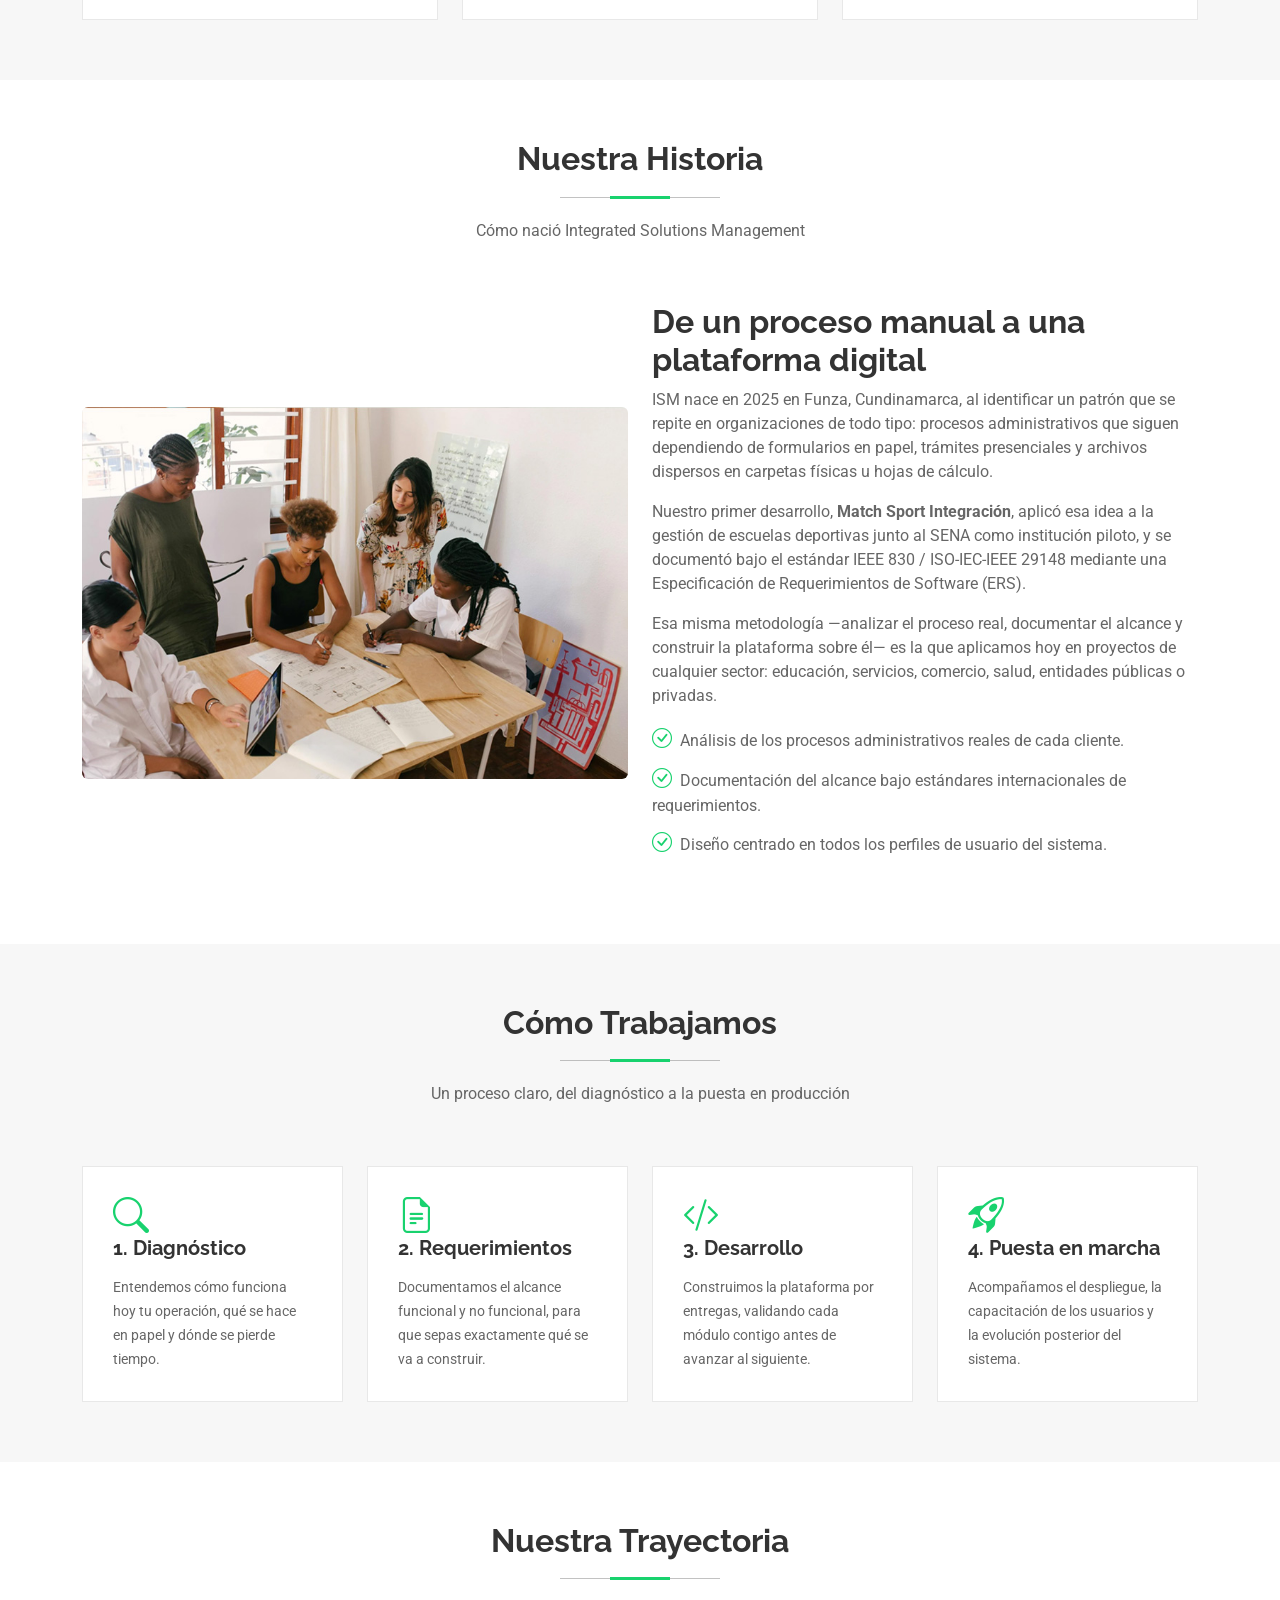
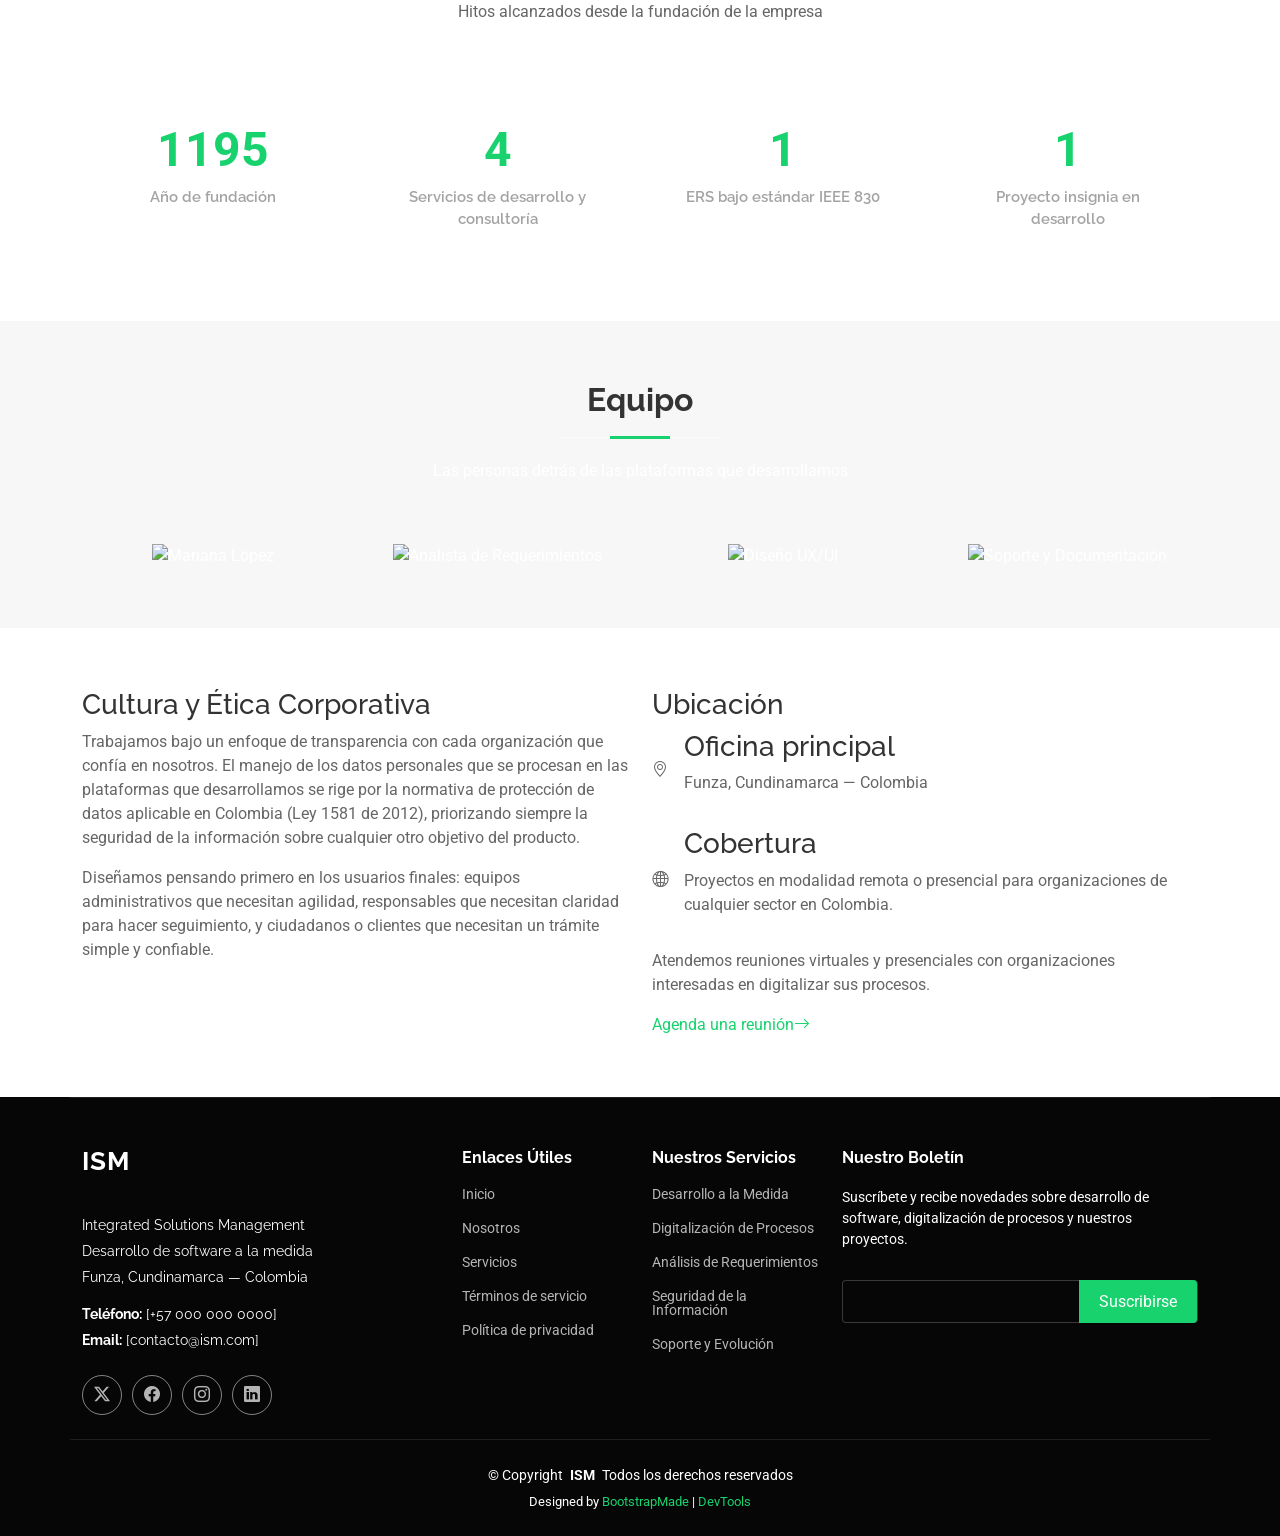
==== commit 03391149: "Reorientar el sitio: empresa de desarrollo de software a la medida Antes el sitio estaba enfocado ex" ====
--- a/about.html
+++ b/about.html
@@ -4,9 +4,9 @@
 <head>
   <meta charset="utf-8">
   <meta content="width=device-width, initial-scale=1.0" name="viewport">
-  <title>Nosotros - ISM | Integrated Solutions for Sports Management</title>
-  <meta name="description" content="Conoce a ISM: nuestra historia, misión, visión, valores y el equipo detrás de Match Sport Integración.">
-  <meta name="keywords" content="ISM, nosotros, misión, visión, equipo, Match Sport Integración">
+  <title>Nosotros - ISM | Desarrollo de Software a la Medida</title>
+  <meta name="description" content="Conoce a ISM: empresa de desarrollo de software fundada en 2025 en Funza, Cundinamarca. Nuestra historia, misión, visión, valores y equipo.">
+  <meta name="keywords" content="ISM, nosotros, misión, visión, empresa de software, desarrollo a la medida">
 
   <!-- Favicons -->
   <link href="assets/img/favicon.png" rel="icon">
@@ -66,7 +66,7 @@
     <div class="page-title dark-background" data-aos="fade" style="background-image: url(assets/img/page-title-bg.jpg);">
       <div class="container position-relative">
         <h1>Nosotros</h1>
-        <p>Diseñamos e implementamos estrategias administrativas para la gestión de escuelas de formación deportiva.</p>
+        <p>Diseñamos e implementamos plataformas digitales a la medida para organizaciones de cualquier sector.</p>
         <nav class="breadcrumbs">
           <ol>
             <li><a href="index.html">Inicio</a></li>
@@ -76,12 +76,12 @@
       </div>
     </div><!-- End Page Title -->
 
-    <!-- Historia Section -->
+    <!-- Quienes Somos Section -->
     <section id="about" class="about section">
 
       <div class="container section-title" data-aos="fade-up">
-        <h2>Nuestra Historia</h2>
-        <p>Cómo nació Integrated Solutions for Sports Management (ISM)</p>
+        <h2>Quiénes Somos</h2>
+        <p>Integrated Solutions Management (ISM)</p>
       </div>
 
       <div class="container">
@@ -89,24 +89,22 @@
 
           <div class="col-lg-6 content" data-aos="fade-up" data-aos-delay="100">
             <p class="who-we-are">Quiénes Somos</p>
-            <h3>De un proceso manual a una plataforma integral</h3>
+            <h3>Software a la medida para digitalizar procesos administrativos</h3>
             <p class="fst-italic">
-              ISM nace de un levantamiento de requerimientos con el SENA como institución piloto, identificando que las inscripciones deportivas y la gestión documental de los alumnos se manejaban de forma manual, presencial y con procesos tediosos para administrativos, profesores y familias.
-            </p>
-            <p>
-              A partir de ese diagnóstico diseñamos <strong>Match Sport Integración</strong>, nuestra plataforma para digitalizar la inscripción, la programación de clases y el seguimiento del avance deportivo de cada alumno, documentada bajo el estándar IEEE 830 / ISO-IEC-IEEE 29148 mediante una Especificación de Requerimientos de Software (ERS).
+              Somos una empresa de desarrollo de software fundada en 2025 en Funza, Cundinamarca, dedicada a diseñar e implementar plataformas digitales a la medida de las necesidades de cada cliente, sin importar su sector.
             </p>
             <ul>
-              <li><i class="bi bi-check-circle"></i> <span>Análisis de procesos administrativos de escuelas deportivas.</span></li>
-              <li><i class="bi bi-check-circle"></i> <span>Definición de 8 requerimientos funcionales y 3 roles de usuario.</span></li>
-              <li><i class="bi bi-check-circle"></i> <span>Diseño centrado en administrativos, profesores, alumnos y acudientes.</span></li>
+              <li><i class="bi bi-check-circle"></i> <span>Desarrollamos soluciones de software a la medida para digitalizar procesos administrativos manuales.</span></li>
+              <li><i class="bi bi-check-circle"></i> <span>Nuestro proyecto insignia es Match Sport Integración, una plataforma para la gestión de escuelas deportivas.</span></li>
+              <li><i class="bi bi-check-circle"></i> <span>Diseñamos pensando en la eficiencia, la seguridad y la accesibilidad de la información.</span></li>
             </ul>
+            <a href="services.html" class="read-more"><span>Ver nuestros servicios</span><i class="bi bi-arrow-right"></i></a>
           </div>
 
           <div class="col-lg-6 about-images" data-aos="fade-up" data-aos-delay="200">
             <div class="row gy-4">
               <div class="col-lg-6">
-                <img src="assets/img/about-company-1.jpg" class="img-fluid" alt="Equipo de trabajo analizando procesos">
+                <img src="assets/img/about-company-1.jpg" class="img-fluid" alt="Equipo de desarrollo de software">
               </div>
               <div class="col-lg-6">
                 <div class="row gy-4">
@@ -114,7 +112,7 @@
                     <img src="assets/img/about-company-2.jpg" class="img-fluid" alt="Reunión de levantamiento de requerimientos">
                   </div>
                   <div class="col-lg-12">
-                    <img src="assets/img/about-company-3.jpg" class="img-fluid" alt="Documentación del proyecto">
+                    <img src="assets/img/about-company-3.jpg" class="img-fluid" alt="Documentación técnica de un proyecto">
                   </div>
                 </div>
               </div>
@@ -123,7 +121,7 @@
 
         </div>
       </div>
-    </section><!-- /Historia Section -->
+    </section><!-- /Quienes Somos Section -->
 
     <!-- Mision Vision Valores Section -->
     <section id="mision-vision" class="services section light-background">
@@ -140,7 +138,7 @@
             <div class="service-item position-relative h-100">
               <i class="bi bi-bullseye icon"></i>
               <h4 class="title">Misión</h4>
-              <p class="description">Diseñar e implementar estrategias administrativas que permitan mejorar la gestión de documentos y los procesos de inscripción en organizaciones de formación deportiva, contribuyendo a una organización más eficiente y segura.</p>
+              <p class="description">Diseñar y desarrollar plataformas digitales a la medida de las necesidades de cada cliente, aportando soluciones tecnológicas innovadoras que impulsen la eficiencia y el crecimiento de las organizaciones, sin importar su sector.</p>
             </div>
           </div><!-- End Item -->
 
@@ -148,7 +146,7 @@
             <div class="service-item position-relative h-100">
               <i class="bi bi-binoculars icon"></i>
               <h4 class="title">Visión</h4>
-              <p class="description">Ser un proyecto referente en la optimización de procesos administrativos en entidades deportivas, destacándonos por promover sistemas organizados que faciliten el acceso y manejo adecuado de la información.</p>
+              <p class="description">Ser una empresa referente en el desarrollo de plataformas digitales, reconocida por la calidad, innovación y confiabilidad de nuestras soluciones tecnológicas para organizaciones de cualquier sector.</p>
             </div>
           </div><!-- End Item -->
 
@@ -156,20 +154,104 @@
             <div class="service-item position-relative h-100">
               <i class="bi bi-heart icon"></i>
               <h4 class="title">Valores</h4>
-              <p class="description">Eficiencia administrativa, seguridad de la información, organización, accesibilidad para todos los perfiles de usuario y compromiso con la formación deportiva.</p>
+              <p class="description">Innovación tecnológica, calidad en el desarrollo, seguridad de la información, cercanía con el cliente y accesibilidad para todos los perfiles de usuario.</p>
             </div>
           </div><!-- End Item -->
 
         </div>
       </div>
     </section><!-- /Mision Vision Valores Section -->
+
+    <!-- Historia Section -->
+    <section id="historia" class="about section">
+
+      <div class="container section-title" data-aos="fade-up">
+        <h2>Nuestra Historia</h2>
+        <p>Cómo nació Integrated Solutions Management</p>
+      </div>
+
+      <div class="container">
+        <div class="row gy-4 align-items-center">
+
+          <div class="col-lg-6" data-aos="fade-up" data-aos-delay="100">
+            <img src="assets/img/about-company-2.jpg" class="img-fluid rounded" alt="Inicio del proyecto ISM">
+          </div>
+
+          <div class="col-lg-6 content" data-aos="fade-up" data-aos-delay="200">
+            <h3>De un proceso manual a una plataforma digital</h3>
+            <p>
+              ISM nace en 2025 en Funza, Cundinamarca, al identificar un patrón que se repite en organizaciones de todo tipo: procesos administrativos que siguen dependiendo de formularios en papel, trámites presenciales y archivos dispersos en carpetas físicas u hojas de cálculo.
+            </p>
+            <p>
+              Nuestro primer desarrollo, <strong>Match Sport Integración</strong>, aplicó esa idea a la gestión de escuelas deportivas junto al SENA como institución piloto, y se documentó bajo el estándar IEEE 830 / ISO-IEC-IEEE 29148 mediante una Especificación de Requerimientos de Software (ERS).
+            </p>
+            <p>
+              Esa misma metodología —analizar el proceso real, documentar el alcance y construir la plataforma sobre él— es la que aplicamos hoy en proyectos de cualquier sector: educación, servicios, comercio, salud, entidades públicas o privadas.
+            </p>
+            <ul>
+              <li><i class="bi bi-check-circle"></i> <span>Análisis de los procesos administrativos reales de cada cliente.</span></li>
+              <li><i class="bi bi-check-circle"></i> <span>Documentación del alcance bajo estándares internacionales de requerimientos.</span></li>
+              <li><i class="bi bi-check-circle"></i> <span>Diseño centrado en todos los perfiles de usuario del sistema.</span></li>
+            </ul>
+          </div>
+
+        </div>
+      </div>
+    </section><!-- /Historia Section -->
+
+    <!-- Como Trabajamos Section -->
+    <section id="metodologia" class="services section light-background">
+
+      <div class="container section-title" data-aos="fade-up">
+        <h2>Cómo Trabajamos</h2>
+        <p>Un proceso claro, del diagnóstico a la puesta en producción</p>
+      </div>
+
+      <div class="container">
+        <div class="row gy-4">
+
+          <div class="col-lg-3 col-md-6" data-aos="fade-up" data-aos-delay="100">
+            <div class="service-item position-relative h-100">
+              <i class="bi bi-search icon"></i>
+              <h4 class="title">1. Diagnóstico</h4>
+              <p class="description">Entendemos cómo funciona hoy tu operación, qué se hace en papel y dónde se pierde tiempo.</p>
+            </div>
+          </div>
+
+          <div class="col-lg-3 col-md-6" data-aos="fade-up" data-aos-delay="200">
+            <div class="service-item position-relative h-100">
+              <i class="bi bi-file-earmark-text icon"></i>
+              <h4 class="title">2. Requerimientos</h4>
+              <p class="description">Documentamos el alcance funcional y no funcional, para que sepas exactamente qué se va a construir.</p>
+            </div>
+          </div>
+
+          <div class="col-lg-3 col-md-6" data-aos="fade-up" data-aos-delay="300">
+            <div class="service-item position-relative h-100">
+              <i class="bi bi-code-slash icon"></i>
+              <h4 class="title">3. Desarrollo</h4>
+              <p class="description">Construimos la plataforma por entregas, validando cada módulo contigo antes de avanzar al siguiente.</p>
+            </div>
+          </div>
+
+          <div class="col-lg-3 col-md-6" data-aos="fade-up" data-aos-delay="400">
+            <div class="service-item position-relative h-100">
+              <i class="bi bi-rocket-takeoff icon"></i>
+              <h4 class="title">4. Puesta en marcha</h4>
+              <p class="description">Acompañamos el despliegue, la capacitación de los usuarios y la evolución posterior del sistema.</p>
+            </div>
+          </div>
+
+        </div>
+      </div>
+    </section><!-- /Como Trabajamos Section -->
 
     <!-- Logros Section -->
     <section id="logros" class="stats section">
 
       <div class="container section-title" data-aos="fade-up">
-        <h2>Logros y Avances del Proyecto</h2>
-        <p>Hitos alcanzados durante el diseño de Match Sport Integración</p>
+        <h2>Nuestra Trayectoria</h2>
+        <p>Hitos alcanzados desde la fundación de la empresa</p>
       </div>
 
       <div class="container" data-aos="fade-up" data-aos-delay="100">
@@ -177,15 +259,15 @@
 
           <div class="col-lg-3 col-md-6">
             <div class="stats-item text-center w-100 h-100">
-              <span data-purecounter-start="0" data-purecounter-end="8" data-purecounter-duration="1" class="purecounter"></span>
-              <p>Requerimientos funcionales documentados</p>
+              <span data-purecounter-start="0" data-purecounter-end="2025" data-purecounter-duration="1" data-purecounter-separator="false" class="purecounter"></span>
+              <p>Año de fundación</p>
             </div>
           </div>
 
           <div class="col-lg-3 col-md-6">
             <div class="stats-item text-center w-100 h-100">
-              <span data-purecounter-start="0" data-purecounter-end="3" data-purecounter-duration="1" class="purecounter"></span>
-              <p>Roles de usuario diseñados</p>
+              <span data-purecounter-start="0" data-purecounter-end="6" data-purecounter-duration="1" class="purecounter"></span>
+              <p>Servicios de desarrollo y consultoría</p>
             </div>
           </div>
 
@@ -199,7 +281,7 @@
           <div class="col-lg-3 col-md-6">
             <div class="stats-item text-center w-100 h-100">
               <span data-purecounter-start="0" data-purecounter-end="1" data-purecounter-duration="1" class="purecounter"></span>
-              <p>Institución piloto: SENA</p>
+              <p>Proyecto insignia en desarrollo</p>
             </div>
           </div>
 
@@ -212,7 +294,7 @@
 
       <div class="container section-title" data-aos="fade-up">
         <h2>Equipo</h2>
-        <p>Las personas detrás de ISM y Match Sport Integración</p>
+        <p>Las personas detrás de las plataformas que desarrollamos</p>
       </div>
 
       <div class="container">
@@ -224,7 +306,7 @@
               <div class="member-info">
                 <div class="member-info-content">
                   <h4>Mariana López</h4>
-                  <span>Ingeniera de Desarrollo · Líder del Proyecto</span>
+                  <span>Ingeniera de Desarrollo · Líder de Proyecto</span>
                   <div class="social">
                     <a href=""><i class="bi bi-twitter-x"></i></a>
                     <a href=""><i class="bi bi-linkedin"></i></a>
@@ -296,30 +378,30 @@
           <div class="col-lg-6" data-aos="fade-up" data-aos-delay="100">
             <h3>Cultura y Ética Corporativa</h3>
             <p>
-              Trabajamos bajo un enfoque de transparencia con las instituciones deportivas que confían en nosotros. El manejo de datos personales de alumnos, profesores y acudientes se rige por la normativa de protección de datos aplicable en Colombia (Ley 1581 de 2012), priorizando siempre la seguridad de la información sobre cualquier otro objetivo del producto.
+              Trabajamos bajo un enfoque de transparencia con cada organización que confía en nosotros. El manejo de los datos personales que se procesan en las plataformas que desarrollamos se rige por la normativa de protección de datos aplicable en Colombia (Ley 1581 de 2012), priorizando siempre la seguridad de la información sobre cualquier otro objetivo del producto.
             </p>
             <p>
-              Diseñamos pensando primero en los usuarios finales: administrativos que necesitan agilidad, profesores que necesitan claridad para hacer seguimiento, y familias que necesitan un proceso de inscripción simple y confiable.
+              Diseñamos pensando primero en los usuarios finales: equipos administrativos que necesitan agilidad, responsables que necesitan claridad para hacer seguimiento, y ciudadanos o clientes que necesitan un trámite simple y confiable.
             </p>
           </div>
 
           <div class="col-lg-6" data-aos="fade-up" data-aos-delay="200">
-            <h3>Ubicaciones</h3>
+            <h3>Ubicación</h3>
             <div class="info-item d-flex align-items-center mb-3">
               <i class="bi bi-geo-alt flex-shrink-0"></i>
               <div class="ms-3">
                 <h3>Oficina principal</h3>
-                <p>[Dirección de la oficina principal]</p>
+                <p>Funza, Cundinamarca — Colombia</p>
               </div>
             </div>
             <div class="info-item d-flex align-items-center mb-3">
-              <i class="bi bi-mortarboard flex-shrink-0"></i>
+              <i class="bi bi-globe2 flex-shrink-0"></i>
               <div class="ms-3">
-                <h3>Institución piloto</h3>
-                <p>SENA (Servicio Nacional de Aprendizaje) — [Sede / regional]</p>
-              </div>
-            </div>
-            <p>Atendemos reuniones virtuales y presenciales con instituciones y escuelas de formación deportiva interesadas en Match Sport Integración.</p>
+                <h3>Cobertura</h3>
+                <p>Proyectos en modalidad remota o presencial para organizaciones de cualquier sector en Colombia.</p>
+              </div>
+            </div>
+            <p>Atendemos reuniones virtuales y presenciales con organizaciones interesadas en digitalizar sus procesos.</p>
             <a href="contact.html" class="read-more"><span>Agenda una reunión</span><i class="bi bi-arrow-right"></i></a>
           </div>
 
@@ -338,8 +420,9 @@
             <span class="sitename">ISM</span>
           </a>
           <div class="footer-contact pt-3">
-            <p>Integrated Solutions for Sports Management</p>
-            <p>[Dirección de la empresa]</p>
+            <p>Integrated Solutions Management</p>
+            <p>Desarrollo de software a la medida</p>
+            <p>Funza, Cundinamarca — Colombia</p>
             <p class="mt-3"><strong>Teléfono:</strong> <span>[+57 000 000 0000]</span></p>
             <p><strong>Email:</strong> <span>[contacto@ism.com]</span></p>
           </div>
@@ -365,17 +448,18 @@
         <div class="col-lg-2 col-md-3 footer-links">
           <h4>Nuestros Servicios</h4>
           <ul>
-            <li><a href="services.html#registro">Registro e Inscripción</a></li>
-            <li><a href="services.html#perfil">Perfil y Documentos</a></li>
-            <li><a href="services.html#clases">Programación de Clases</a></li>
-            <li><a href="services.html#avance">Avance Deportivo</a></li>
-            <li><a href="services.html#admin">Panel Administrativo</a></li>
+            <li><a href="services.html#desarrollo">Desarrollo a la Medida</a></li>
+            <li><a href="services.html#digitalizacion">Digitalización de Procesos</a></li>
+            <li><a href="services.html#requerimientos">Análisis de Requerimientos</a></li>
+            <li><a href="services.html#seguridad">Seguridad de la Información</a></li>
+            <li><a href="services.html#soporte">Soporte y Evolución</a></li>
+
           </ul>
         </div>
 
         <div class="col-lg-4 col-md-12 footer-newsletter">
           <h4>Nuestro Boletín</h4>
-          <p>Suscríbete para recibir las últimas noticias sobre Match Sport Integración y el sector deportivo.</p>
+          <p>Suscríbete y recibe novedades sobre desarrollo de software, digitalización de procesos y nuestros proyectos.</p>
           <form action="forms/newsletter.php" method="post" class="php-email-form">
             <div class="newsletter-form"><input type="email" name="email"><input type="submit" value="Suscribirse"></div>
             <div class="loading">Cargando</div>
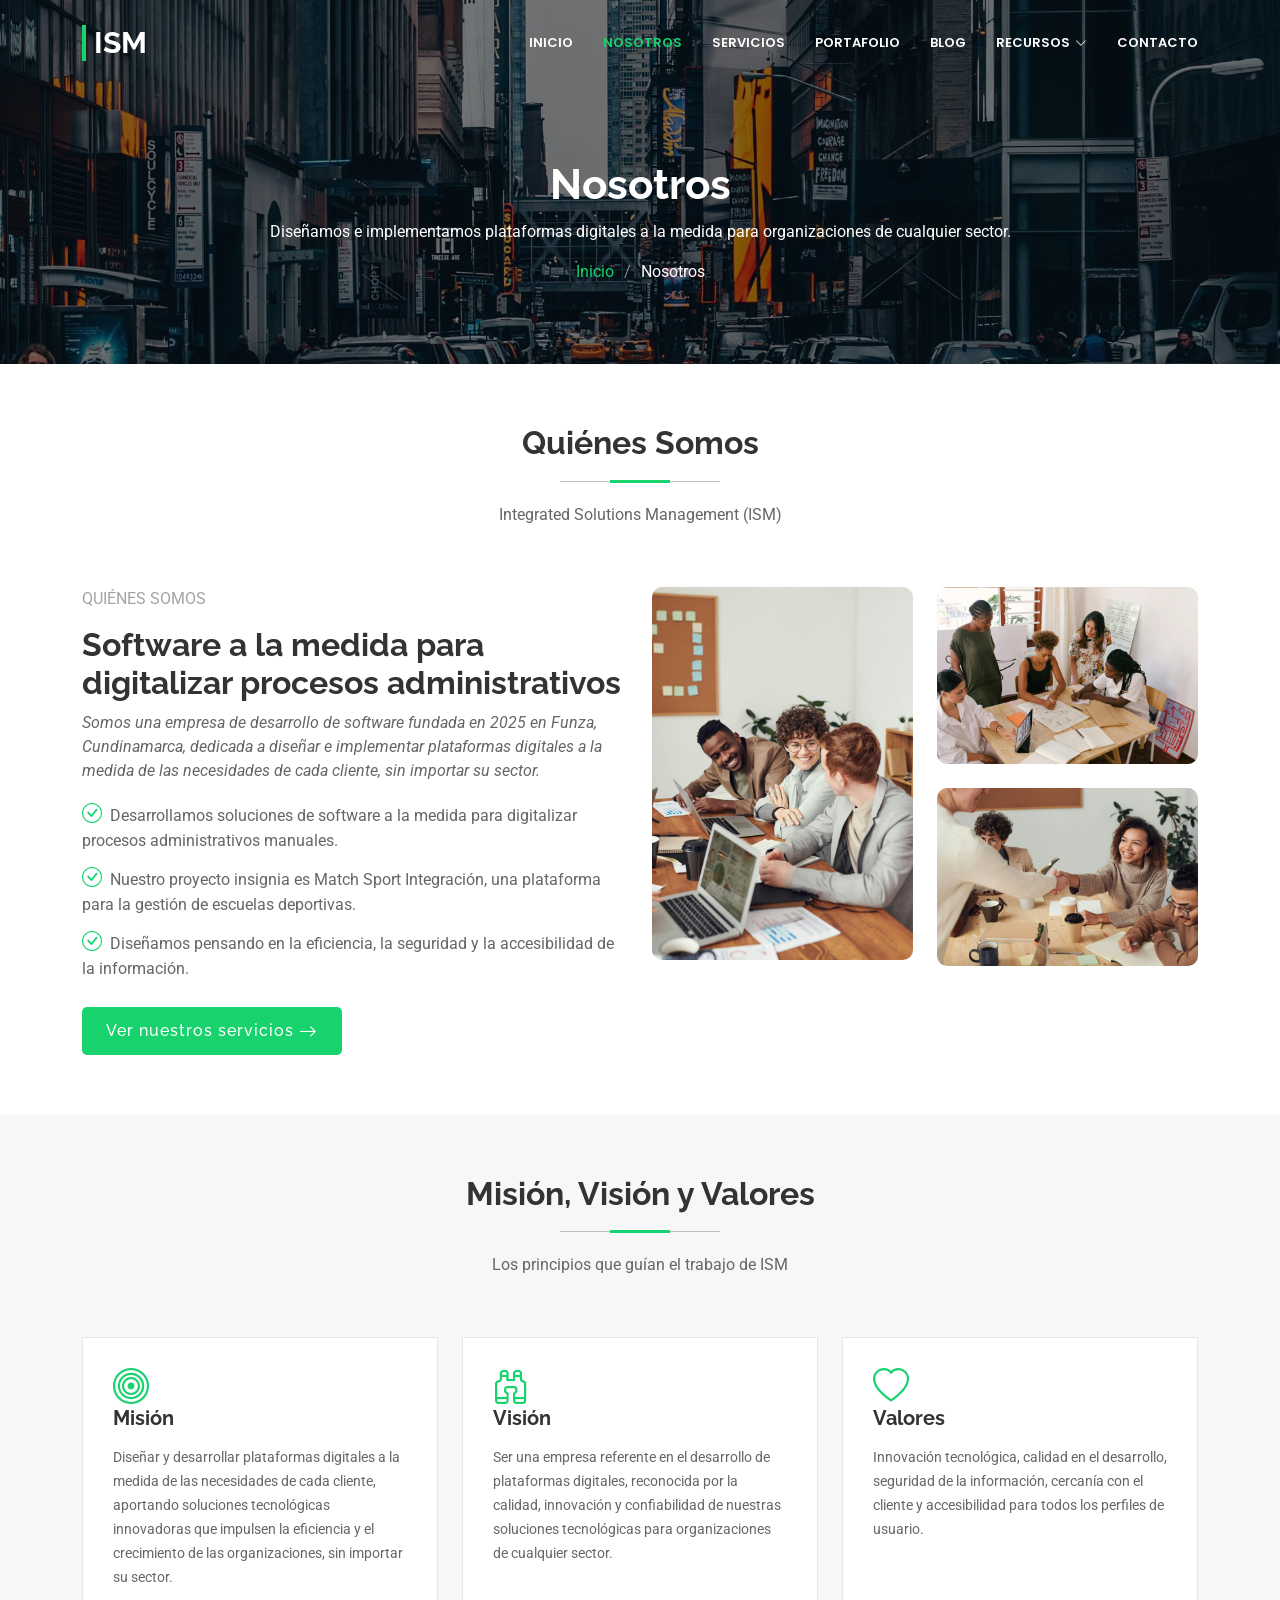
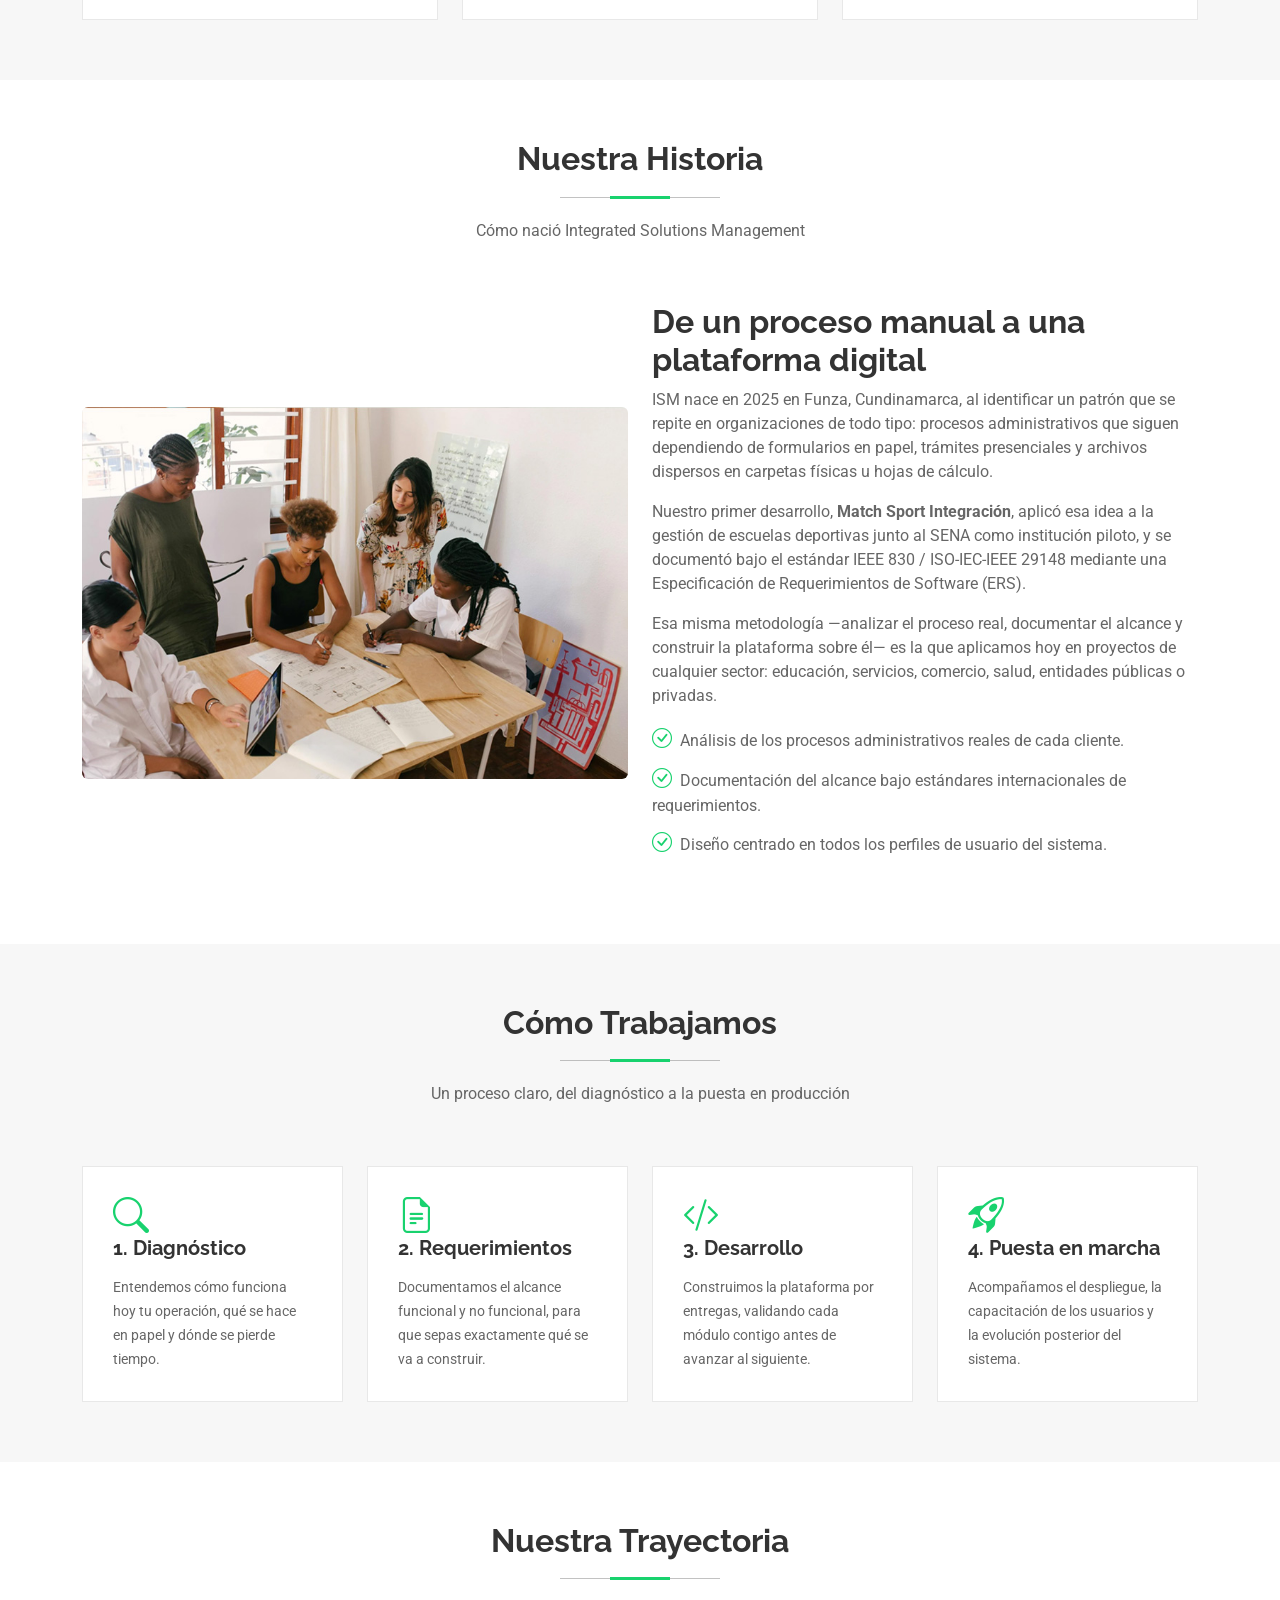
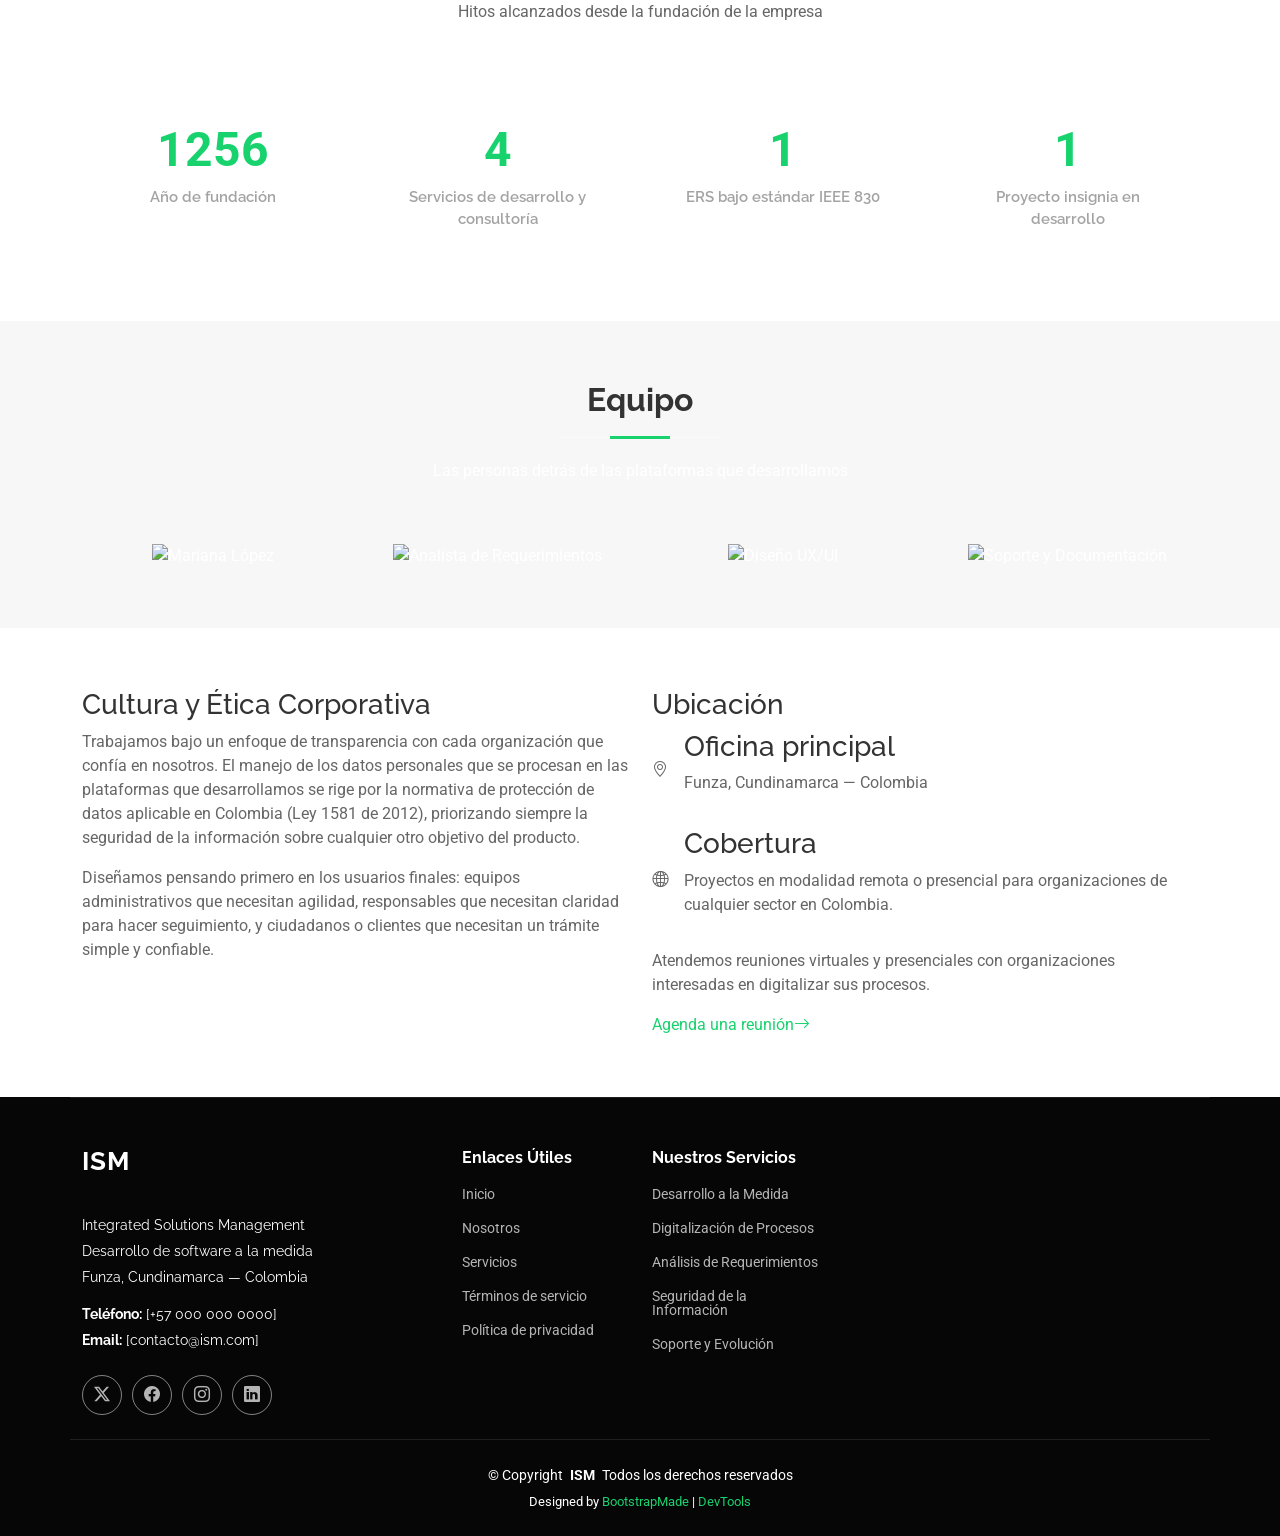
==== commit 9d58bade: "Quitar mapa y formulario de contacto y boletín del footer - contact.html: eliminado el mapa embebido" ====
--- a/about.html
+++ b/about.html
@@ -456,18 +456,6 @@
 
           </ul>
         </div>
-
-        <div class="col-lg-4 col-md-12 footer-newsletter">
-          <h4>Nuestro Boletín</h4>
-          <p>Suscríbete y recibe novedades sobre desarrollo de software, digitalización de procesos y nuestros proyectos.</p>
-          <form action="forms/newsletter.php" method="post" class="php-email-form">
-            <div class="newsletter-form"><input type="email" name="email"><input type="submit" value="Suscribirse"></div>
-            <div class="loading">Cargando</div>
-            <div class="error-message"></div>
-            <div class="sent-message">Tu solicitud de suscripción ha sido enviada. ¡Gracias!</div>
-          </form>
-        </div>
-
       </div>
     </div>
 
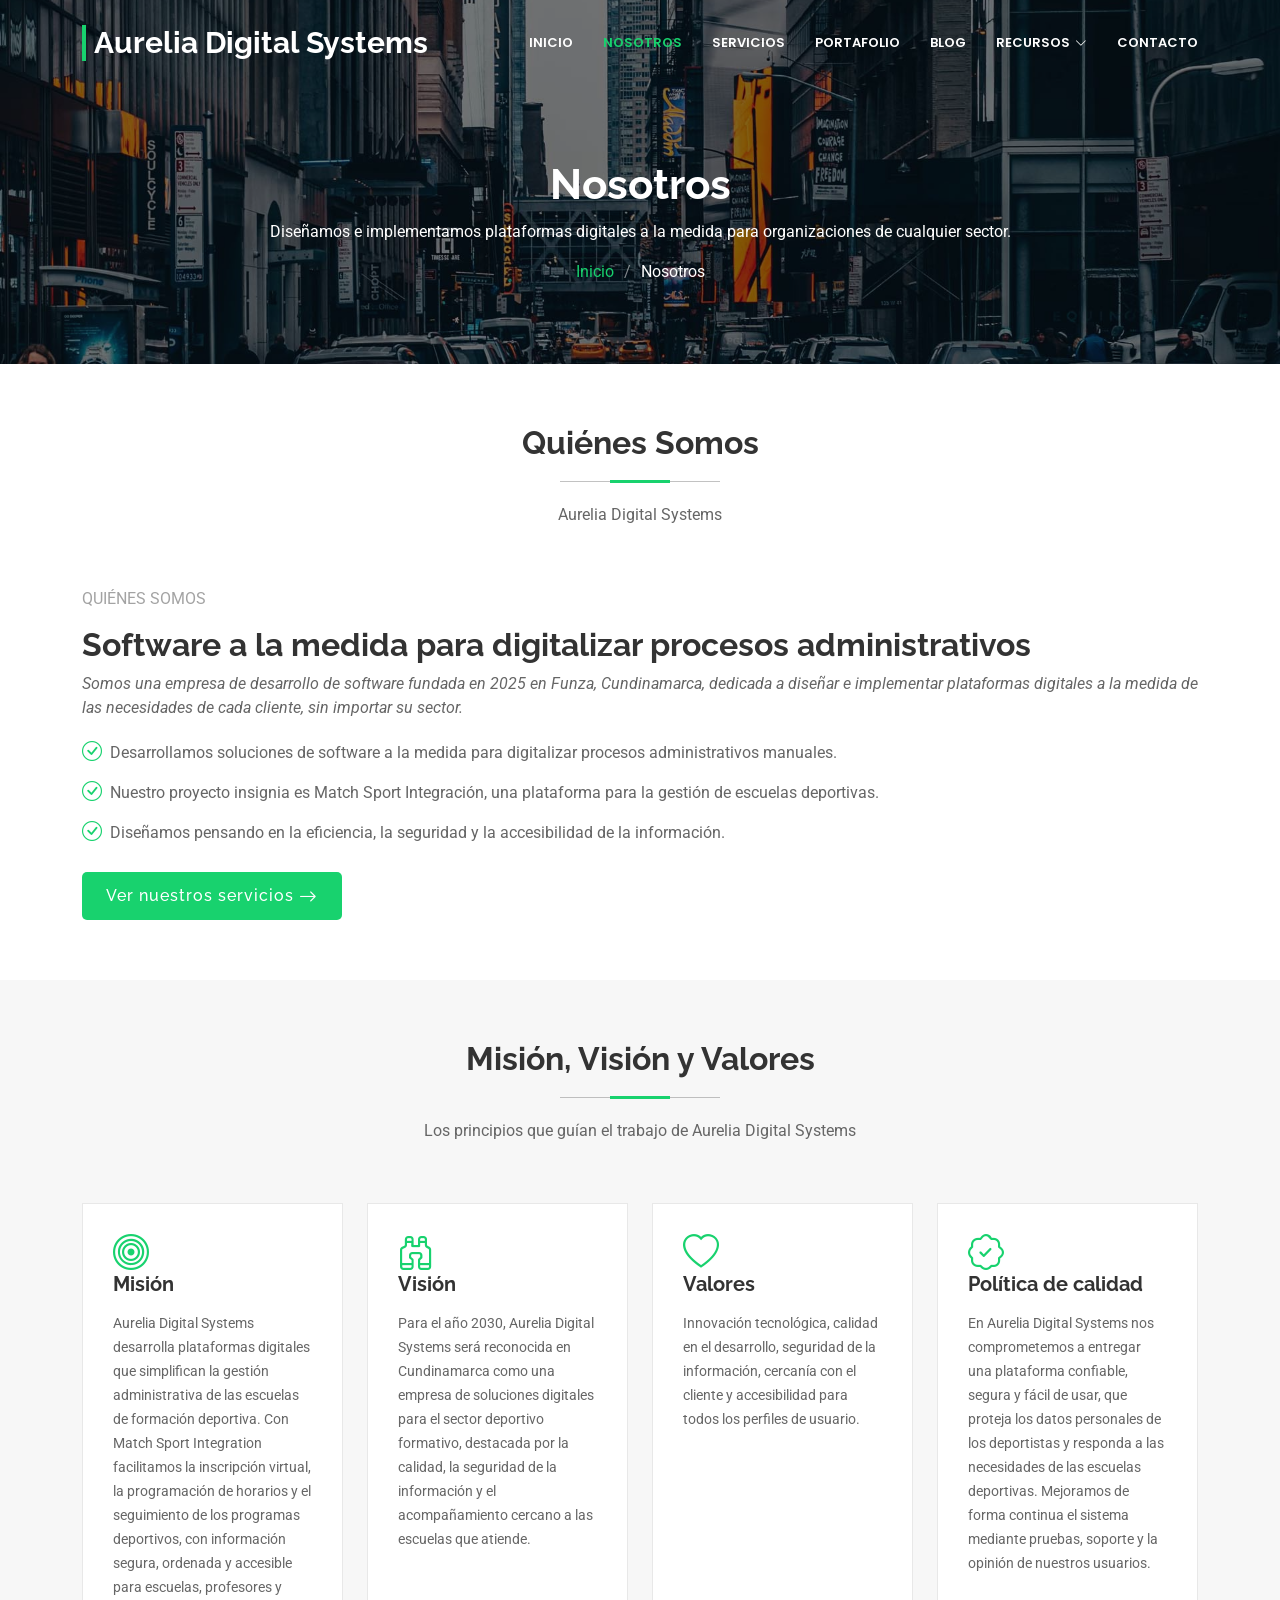
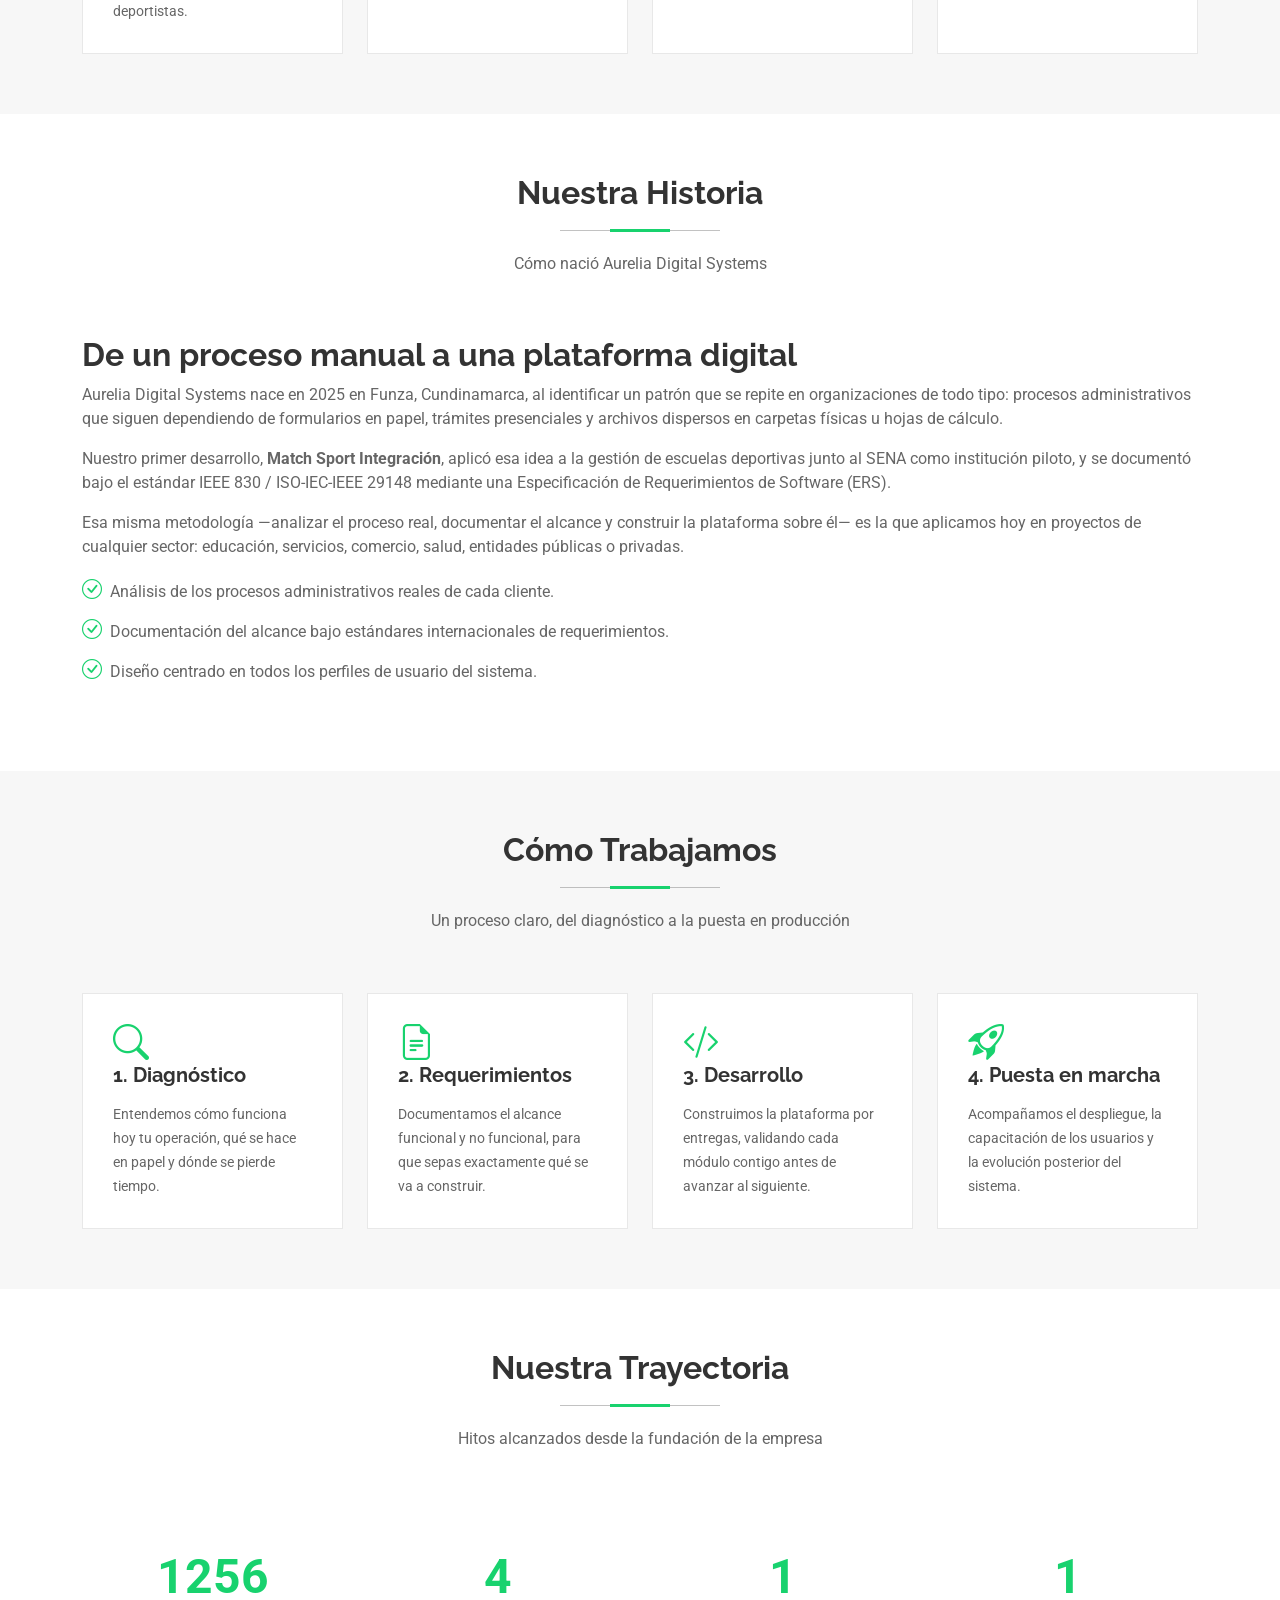
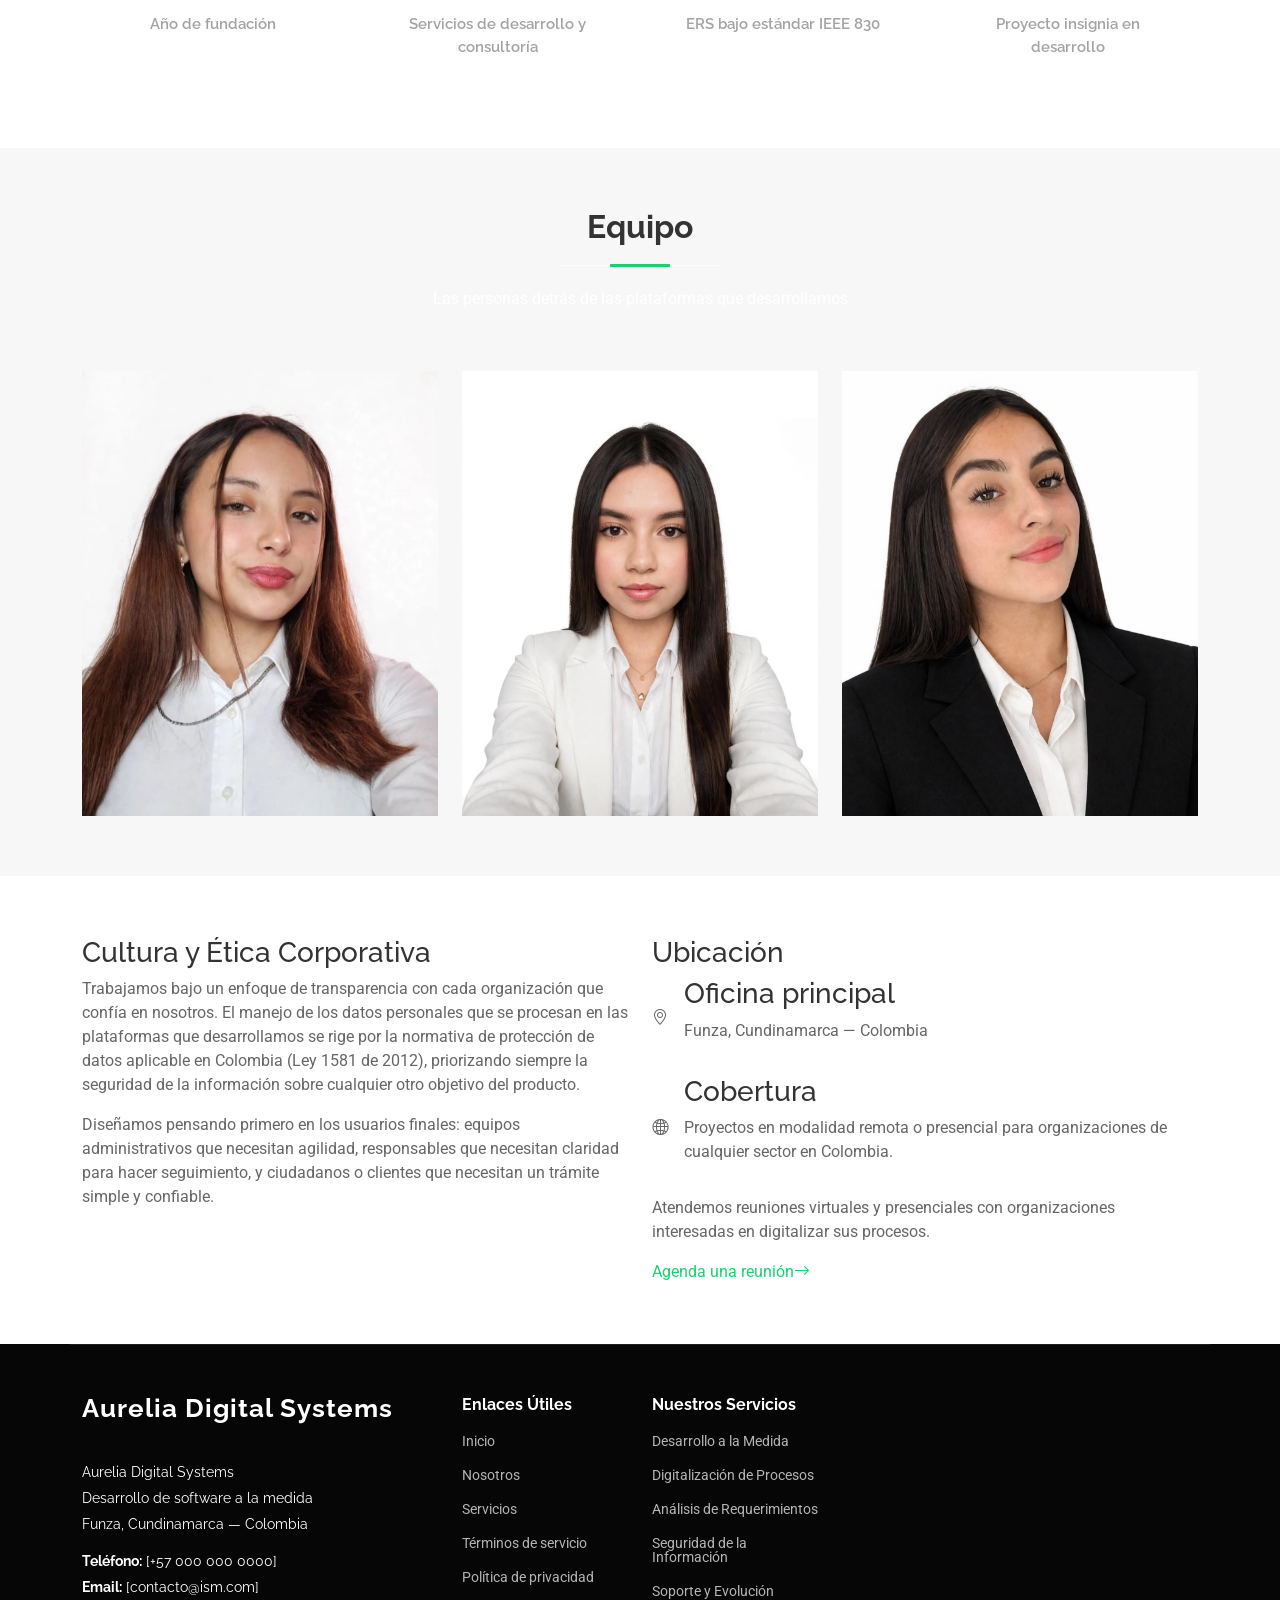
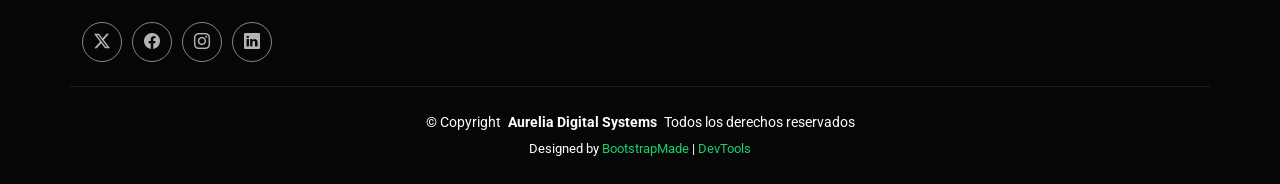
==== commit d77a7ca8: "Renombrar empresa a Aurelia Digital Systems, equipo real y capturas de Match Sport - Reemplazar ISM " ====
--- a/about.html
+++ b/about.html
@@ -4,9 +4,9 @@
 <head>
   <meta charset="utf-8">
   <meta content="width=device-width, initial-scale=1.0" name="viewport">
-  <title>Nosotros - ISM | Desarrollo de Software a la Medida</title>
-  <meta name="description" content="Conoce a ISM: empresa de desarrollo de software fundada en 2025 en Funza, Cundinamarca. Nuestra historia, misión, visión, valores y equipo.">
-  <meta name="keywords" content="ISM, nosotros, misión, visión, empresa de software, desarrollo a la medida">
+  <title>Nosotros - Aurelia Digital Systems | Desarrollo de Software a la Medida</title>
+  <meta name="description" content="Conoce a Aurelia Digital Systems: empresa de desarrollo de software fundada en 2025 en Funza, Cundinamarca. Nuestra historia, misión, visión, valores y equipo.">
+  <meta name="keywords" content="Aurelia Digital Systems, nosotros, misión, visión, empresa de software, desarrollo a la medida">
 
   <!-- Favicons -->
   <link href="assets/img/favicon.png" rel="icon">
@@ -34,7 +34,7 @@
     <div class="container-fluid container-xl position-relative d-flex align-items-center justify-content-between">
 
       <a href="index.html" class="logo d-flex align-items-center">
-        <h1 class="sitename">ISM</h1>
+        <h1 class="sitename">Aurelia Digital Systems</h1>
       </a>
 
       <nav id="navmenu" class="navmenu">
@@ -81,13 +81,13 @@
 
       <div class="container section-title" data-aos="fade-up">
         <h2>Quiénes Somos</h2>
-        <p>Integrated Solutions Management (ISM)</p>
-      </div>
-
-      <div class="container">
-        <div class="row gy-4">
-
-          <div class="col-lg-6 content" data-aos="fade-up" data-aos-delay="100">
+        <p>Aurelia Digital Systems</p>
+      </div>
+
+      <div class="container">
+        <div class="row gy-4">
+
+          <div class="col-lg-12 content" data-aos="fade-up" data-aos-delay="100">
             <p class="who-we-are">Quiénes Somos</p>
             <h3>Software a la medida para digitalizar procesos administrativos</h3>
             <p class="fst-italic">
@@ -101,24 +101,6 @@
             <a href="services.html" class="read-more"><span>Ver nuestros servicios</span><i class="bi bi-arrow-right"></i></a>
           </div>
 
-          <div class="col-lg-6 about-images" data-aos="fade-up" data-aos-delay="200">
-            <div class="row gy-4">
-              <div class="col-lg-6">
-                <img src="assets/img/about-company-1.jpg" class="img-fluid" alt="Equipo de desarrollo de software">
-              </div>
-              <div class="col-lg-6">
-                <div class="row gy-4">
-                  <div class="col-lg-12">
-                    <img src="assets/img/about-company-2.jpg" class="img-fluid" alt="Reunión de levantamiento de requerimientos">
-                  </div>
-                  <div class="col-lg-12">
-                    <img src="assets/img/about-company-3.jpg" class="img-fluid" alt="Documentación técnica de un proyecto">
-                  </div>
-                </div>
-              </div>
-            </div>
-          </div>
-
         </div>
       </div>
     </section><!-- /Quienes Somos Section -->
@@ -128,29 +110,29 @@
 
       <div class="container section-title" data-aos="fade-up">
         <h2>Misión, Visión y Valores</h2>
-        <p>Los principios que guían el trabajo de ISM</p>
-      </div>
-
-      <div class="container">
-        <div class="row gy-4">
-
-          <div class="col-md-4" data-aos="fade-up" data-aos-delay="100">
+        <p>Los principios que guían el trabajo de Aurelia Digital Systems</p>
+      </div>
+
+      <div class="container">
+        <div class="row gy-4">
+
+          <div class="col-md-6 col-lg-3" data-aos="fade-up" data-aos-delay="100">
             <div class="service-item position-relative h-100">
               <i class="bi bi-bullseye icon"></i>
               <h4 class="title">Misión</h4>
-              <p class="description">Diseñar y desarrollar plataformas digitales a la medida de las necesidades de cada cliente, aportando soluciones tecnológicas innovadoras que impulsen la eficiencia y el crecimiento de las organizaciones, sin importar su sector.</p>
+              <p class="description">Aurelia Digital Systems desarrolla plataformas digitales que simplifican la gestión administrativa de las escuelas de formación deportiva. Con Match Sport Integration facilitamos la inscripción virtual, la programación de horarios y el seguimiento de los programas deportivos, con información segura, ordenada y accesible para escuelas, profesores y deportistas.</p>
             </div>
           </div><!-- End Item -->
 
-          <div class="col-md-4" data-aos="fade-up" data-aos-delay="200">
+          <div class="col-md-6 col-lg-3" data-aos="fade-up" data-aos-delay="200">
             <div class="service-item position-relative h-100">
               <i class="bi bi-binoculars icon"></i>
               <h4 class="title">Visión</h4>
-              <p class="description">Ser una empresa referente en el desarrollo de plataformas digitales, reconocida por la calidad, innovación y confiabilidad de nuestras soluciones tecnológicas para organizaciones de cualquier sector.</p>
+              <p class="description">Para el año 2030, Aurelia Digital Systems será reconocida en Cundinamarca como una empresa de soluciones digitales para el sector deportivo formativo, destacada por la calidad, la seguridad de la información y el acompañamiento cercano a las escuelas que atiende.</p>
             </div>
           </div><!-- End Item -->
 
-          <div class="col-md-4" data-aos="fade-up" data-aos-delay="300">
+          <div class="col-md-6 col-lg-3" data-aos="fade-up" data-aos-delay="300">
             <div class="service-item position-relative h-100">
               <i class="bi bi-heart icon"></i>
               <h4 class="title">Valores</h4>
@@ -158,6 +140,14 @@
             </div>
           </div><!-- End Item -->
 
+          <div class="col-md-6 col-lg-3" data-aos="fade-up" data-aos-delay="400">
+            <div class="service-item position-relative h-100">
+              <i class="bi bi-patch-check icon"></i>
+              <h4 class="title">Política de calidad</h4>
+              <p class="description">En Aurelia Digital Systems nos comprometemos a entregar una plataforma confiable, segura y fácil de usar, que proteja los datos personales de los deportistas y responda a las necesidades de las escuelas deportivas. Mejoramos de forma continua el sistema mediante pruebas, soporte y la opinión de nuestros usuarios.</p>
+            </div>
+          </div><!-- End Item -->
+
         </div>
       </div>
     </section><!-- /Mision Vision Valores Section -->
@@ -167,20 +157,16 @@
 
       <div class="container section-title" data-aos="fade-up">
         <h2>Nuestra Historia</h2>
-        <p>Cómo nació Integrated Solutions Management</p>
+        <p>Cómo nació Aurelia Digital Systems</p>
       </div>
 
       <div class="container">
         <div class="row gy-4 align-items-center">
 
-          <div class="col-lg-6" data-aos="fade-up" data-aos-delay="100">
-            <img src="assets/img/about-company-2.jpg" class="img-fluid rounded" alt="Inicio del proyecto ISM">
-          </div>
-
-          <div class="col-lg-6 content" data-aos="fade-up" data-aos-delay="200">
+          <div class="col-lg-12 content" data-aos="fade-up" data-aos-delay="200">
             <h3>De un proceso manual a una plataforma digital</h3>
             <p>
-              ISM nace en 2025 en Funza, Cundinamarca, al identificar un patrón que se repite en organizaciones de todo tipo: procesos administrativos que siguen dependiendo de formularios en papel, trámites presenciales y archivos dispersos en carpetas físicas u hojas de cálculo.
+              Aurelia Digital Systems nace en 2025 en Funza, Cundinamarca, al identificar un patrón que se repite en organizaciones de todo tipo: procesos administrativos que siguen dependiendo de formularios en papel, trámites presenciales y archivos dispersos en carpetas físicas u hojas de cálculo.
             </p>
             <p>
               Nuestro primer desarrollo, <strong>Match Sport Integración</strong>, aplicó esa idea a la gestión de escuelas deportivas junto al SENA como institución piloto, y se documentó bajo el estándar IEEE 830 / ISO-IEC-IEEE 29148 mediante una Especificación de Requerimientos de Software (ERS).
@@ -300,9 +286,25 @@
       <div class="container">
         <div class="row gy-4">
 
-          <div class="col-lg-3 col-md-6" data-aos="fade-up" data-aos-delay="100">
+          <div class="col-lg-4 col-md-6" data-aos="fade-up" data-aos-delay="100">
             <div class="member">
-              <img src="assets/img/team/team-1.jpg" class="img-fluid" alt="Mariana López">
+              <img src="assets/img/team/Ishi%20Zamora.jpeg" class="img-fluid" alt="Ishi Zamora">
+              <div class="member-info">
+                <div class="member-info-content">
+                  <h4>Ishi Zamora</h4>
+                  <span>Analista de Requerimientos</span>
+                  <div class="social">
+                    <a href=""><i class="bi bi-twitter-x"></i></a>
+                    <a href=""><i class="bi bi-linkedin"></i></a>
+                  </div>
+                </div>
+              </div>
+            </div>
+          </div><!-- End Team Member -->
+
+          <div class="col-lg-4 col-md-6" data-aos="fade-up" data-aos-delay="200">
+            <div class="member">
+              <img src="assets/img/team/Mariana%20Lopez.jpeg" class="img-fluid" alt="Mariana López">
               <div class="member-info">
                 <div class="member-info-content">
                   <h4>Mariana López</h4>
@@ -316,28 +318,12 @@
             </div>
           </div><!-- End Team Member -->
 
-          <div class="col-lg-3 col-md-6" data-aos="fade-up" data-aos-delay="200">
+          <div class="col-lg-4 col-md-6" data-aos="fade-up" data-aos-delay="300">
             <div class="member">
-              <img src="assets/img/team/team-2.jpg" class="img-fluid" alt="Analista de Requerimientos">
+              <img src="assets/img/team/Sara%20Rodriguez.jpg" class="img-fluid" alt="Sara Rodríguez">
               <div class="member-info">
                 <div class="member-info-content">
-                  <h4>[Nombre del integrante]</h4>
-                  <span>Analista de Requerimientos</span>
-                  <div class="social">
-                    <a href=""><i class="bi bi-twitter-x"></i></a>
-                    <a href=""><i class="bi bi-linkedin"></i></a>
-                  </div>
-                </div>
-              </div>
-            </div>
-          </div><!-- End Team Member -->
-
-          <div class="col-lg-3 col-md-6" data-aos="fade-up" data-aos-delay="300">
-            <div class="member">
-              <img src="assets/img/team/team-3.jpg" class="img-fluid" alt="Diseño UX/UI">
-              <div class="member-info">
-                <div class="member-info-content">
-                  <h4>[Nombre del integrante]</h4>
+                  <h4>Sara Rodríguez</h4>
                   <span>Diseño UX / UI</span>
                   <div class="social">
                     <a href=""><i class="bi bi-twitter-x"></i></a>
@@ -348,23 +334,7 @@
             </div>
           </div><!-- End Team Member -->
 
-          <div class="col-lg-3 col-md-6" data-aos="fade-up" data-aos-delay="400">
-            <div class="member">
-              <img src="assets/img/team/team-4.jpg" class="img-fluid" alt="Soporte y Documentación">
-              <div class="member-info">
-                <div class="member-info-content">
-                  <h4>[Nombre del integrante]</h4>
-                  <span>Soporte y Documentación</span>
-                  <div class="social">
-                    <a href=""><i class="bi bi-twitter-x"></i></a>
-                    <a href=""><i class="bi bi-linkedin"></i></a>
-                  </div>
-                </div>
-              </div>
-            </div>
-          </div><!-- End Team Member -->
-
-          <!-- Nota: reemplaza [Nombre del integrante] por los nombres y fotos reales del equipo. -->
+
 
         </div>
       </div>
@@ -417,10 +387,10 @@
       <div class="row gy-4">
         <div class="col-lg-4 col-md-6 footer-about">
           <a href="index.html" class="logo d-flex align-items-center">
-            <span class="sitename">ISM</span>
+            <span class="sitename">Aurelia Digital Systems</span>
           </a>
           <div class="footer-contact pt-3">
-            <p>Integrated Solutions Management</p>
+            <p>Aurelia Digital Systems</p>
             <p>Desarrollo de software a la medida</p>
             <p>Funza, Cundinamarca — Colombia</p>
             <p class="mt-3"><strong>Teléfono:</strong> <span>[+57 000 000 0000]</span></p>
@@ -460,7 +430,7 @@
     </div>
 
     <div class="container copyright text-center mt-4">
-      <p>© <span>Copyright</span> <strong class="px-1 sitename">ISM</strong> <span>Todos los derechos reservados</span></p>
+      <p>© <span>Copyright</span> <strong class="px-1 sitename">Aurelia Digital Systems</strong> <span>Todos los derechos reservados</span></p>
       <div class="credits">
         Designed by <a href="https://bootstrapmade.com/">BootstrapMade</a> | <a href="https://bootstrapmade.com/tools/">DevTools</a>
       </div>
--- a/assets/css/main.css
+++ b/assets/css/main.css
@@ -2493,4 +2493,11 @@
   padding-left: 5px;
   color: color-mix(in srgb, var(--default-color), transparent 60%);
   font-size: 14px;
-}+}
+/* Fotos del equipo: mismo tamaño para todas */
+.team .member img {
+  width: 100%;
+  aspect-ratio: 4 / 5;
+  object-fit: cover;
+  object-position: center top;
+}
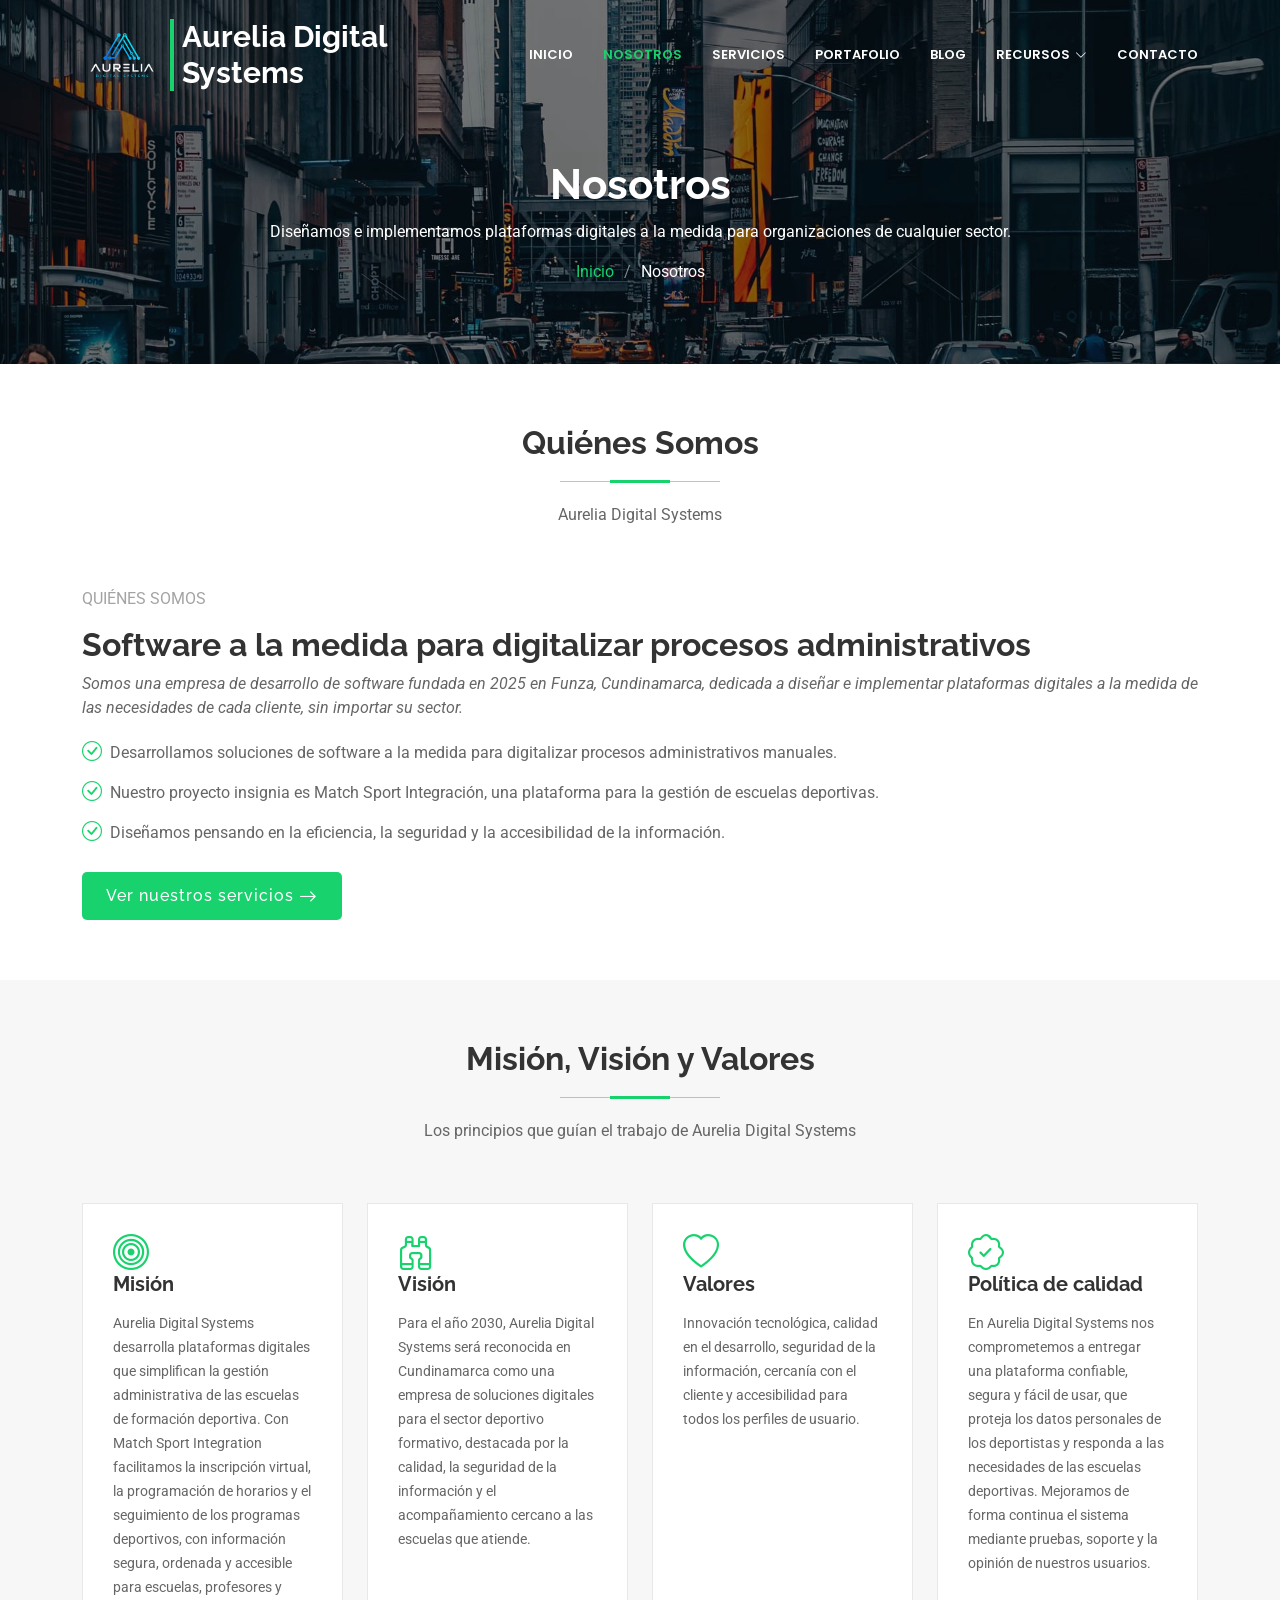
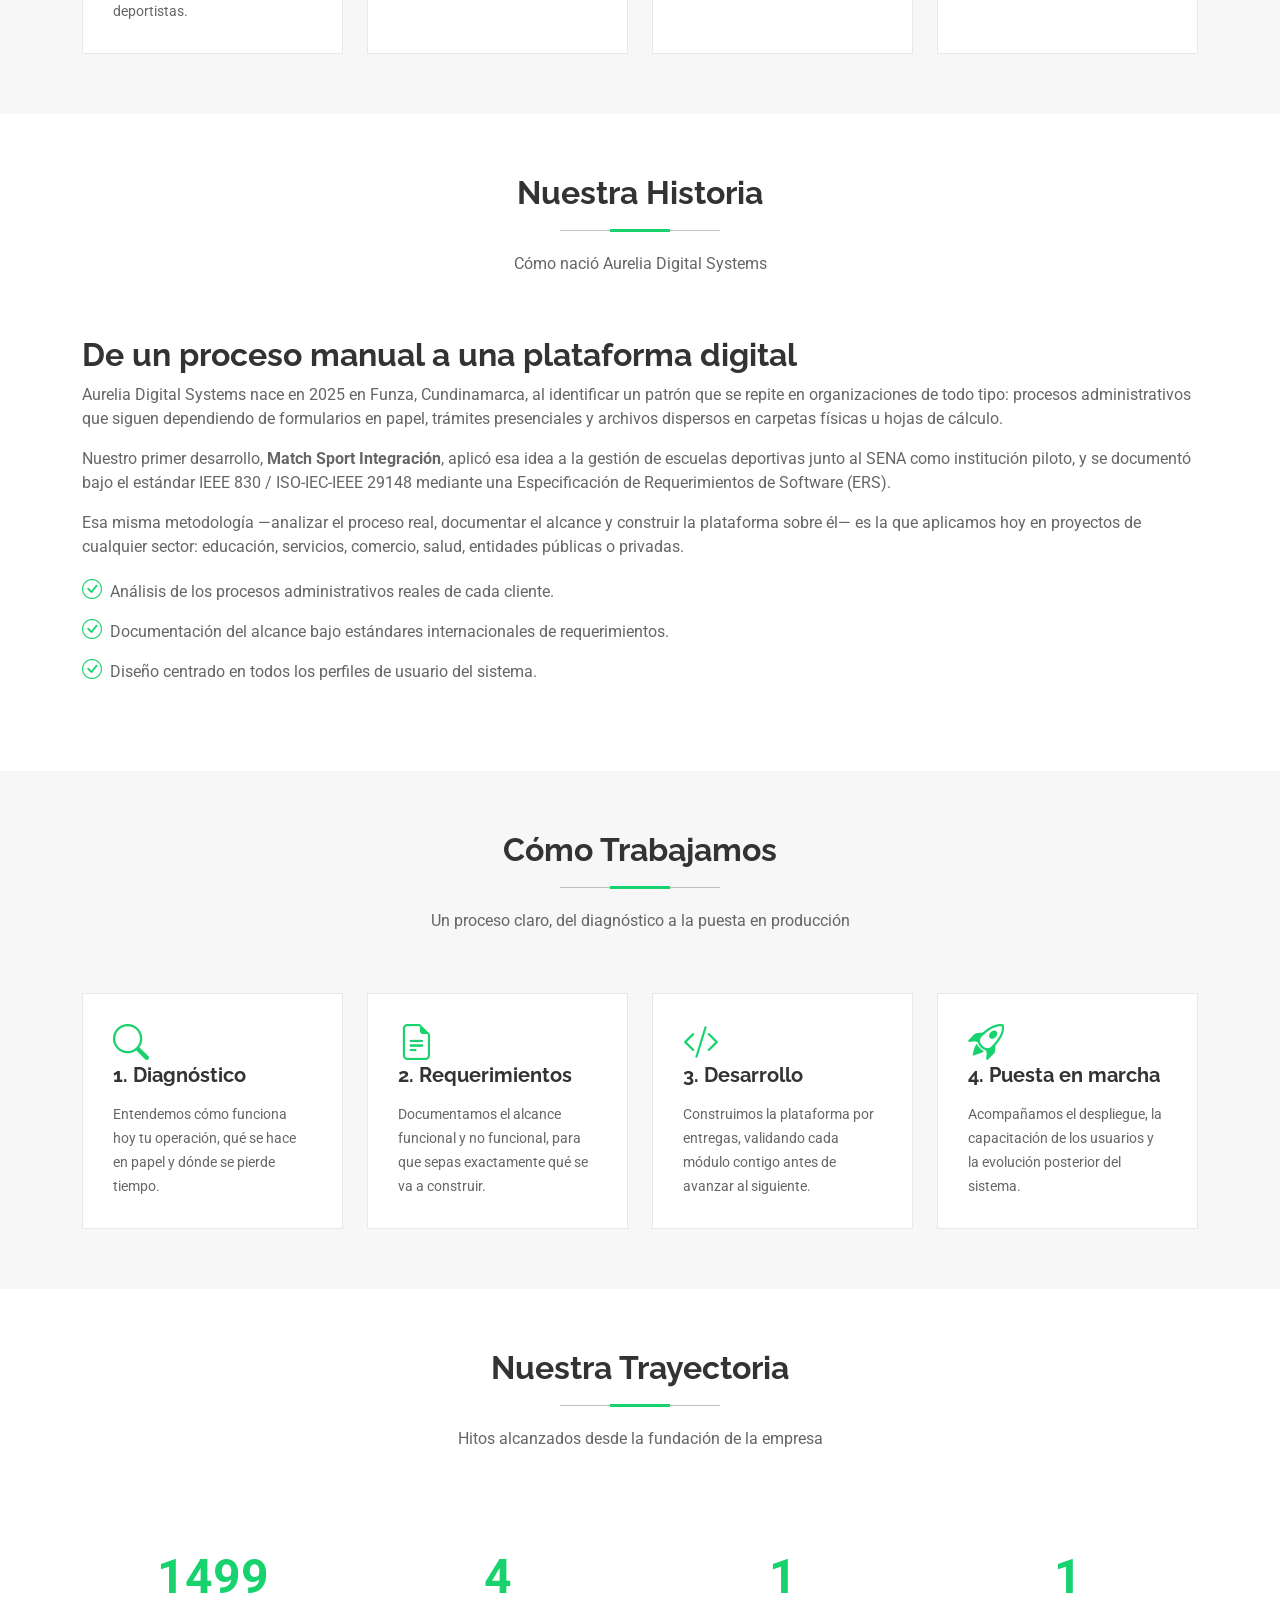
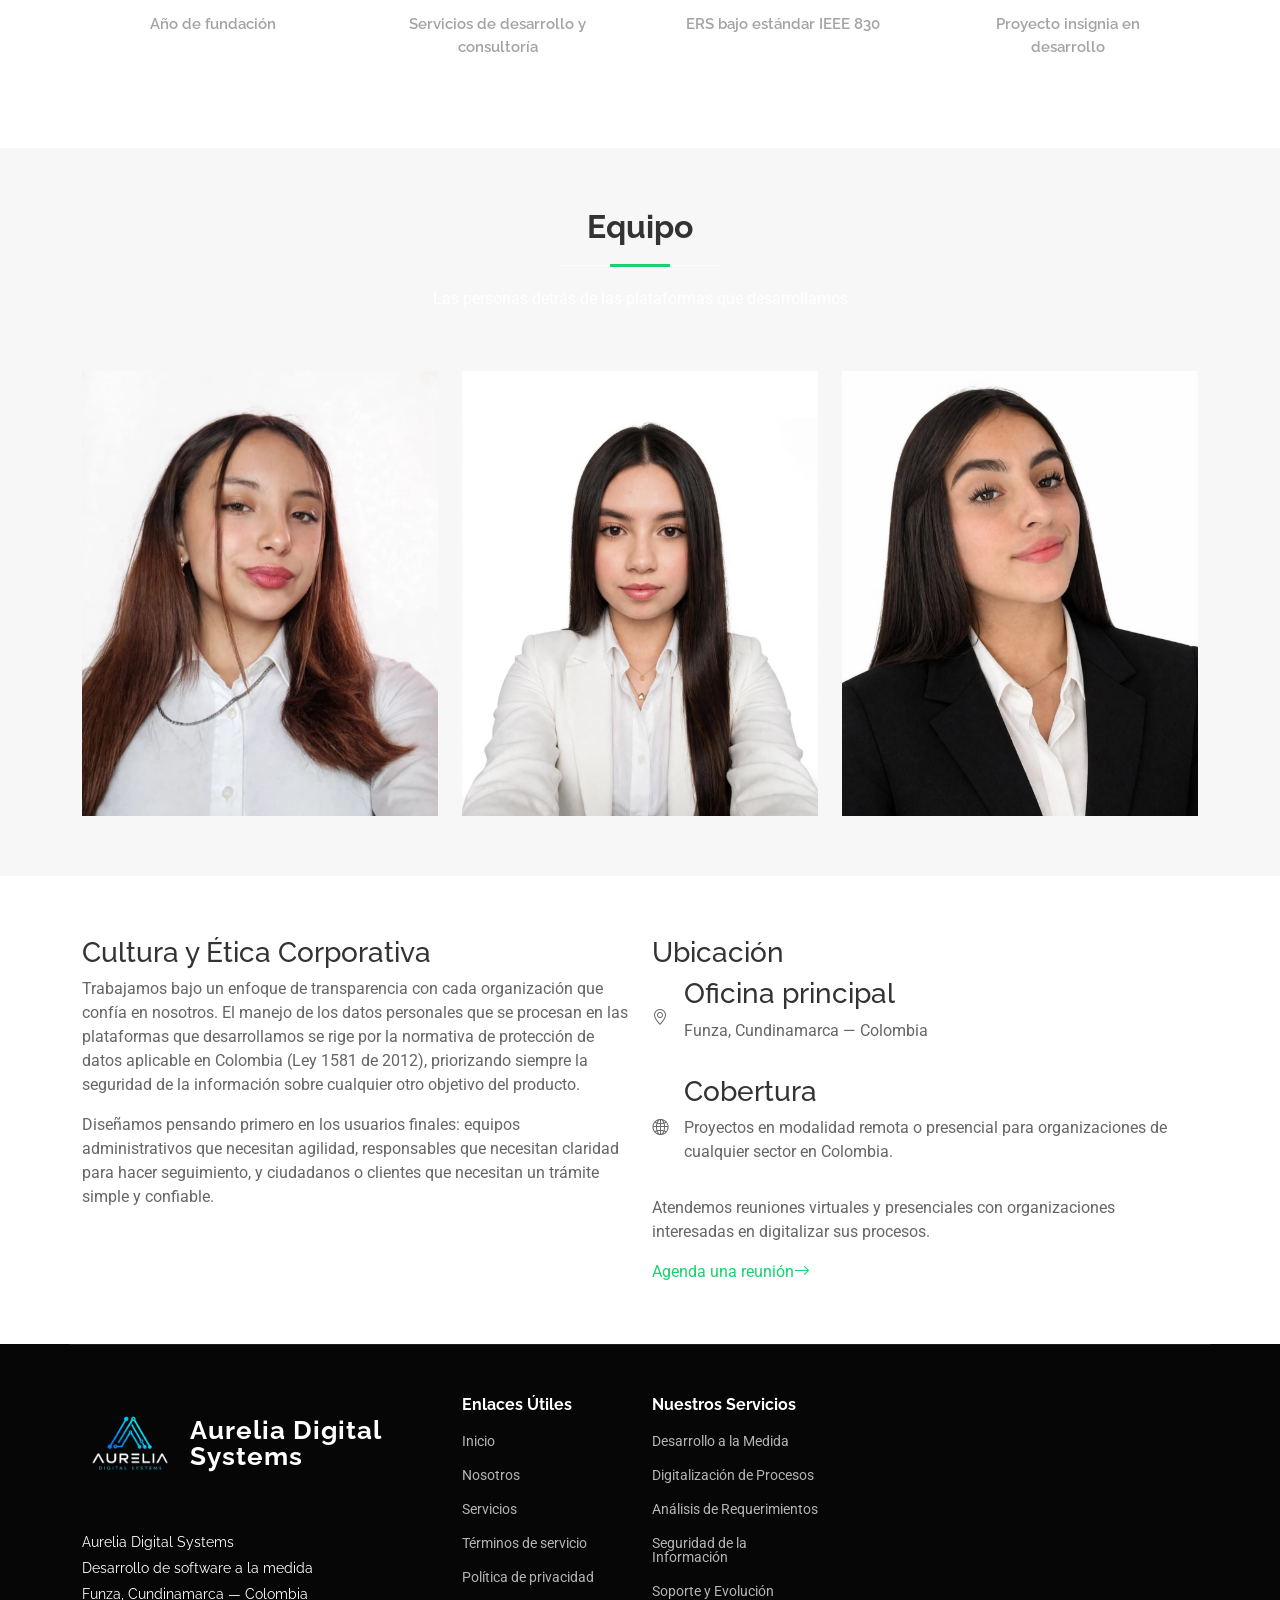
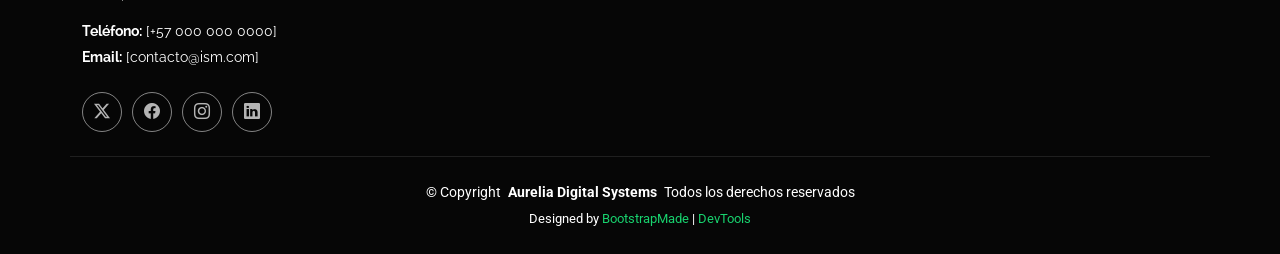
==== commit 1900e8d0: "Integrar logo de Aurelia Digital Systems en encabezado, pie y favicon Co-Authored-By: Claude Sonnet " ====
--- a/about.html
+++ b/about.html
@@ -34,6 +34,7 @@
     <div class="container-fluid container-xl position-relative d-flex align-items-center justify-content-between">
 
       <a href="index.html" class="logo d-flex align-items-center">
+        <img src="assets/img/logo-aurelia.png" alt="Logo de Aurelia Digital Systems">
         <h1 class="sitename">Aurelia Digital Systems</h1>
       </a>
 
@@ -387,6 +388,7 @@
       <div class="row gy-4">
         <div class="col-lg-4 col-md-6 footer-about">
           <a href="index.html" class="logo d-flex align-items-center">
+            <img src="assets/img/logo-aurelia.png" alt="Logo de Aurelia Digital Systems">
             <span class="sitename">Aurelia Digital Systems</span>
           </a>
           <div class="footer-contact pt-3">
--- a/assets/css/main.css
+++ b/assets/css/main.css
@@ -158,7 +158,7 @@
 }
 
 .header .logo img {
-  max-height: 32px;
+  max-height: 80px;
   margin-right: 8px;
 }
 
@@ -435,12 +435,13 @@
 }
 
 .footer .footer-about .logo {
+  gap: 6px;
   line-height: 1;
   margin-bottom: 25px;
 }
 
 .footer .footer-about .logo img {
-  max-height: 40px;
+  max-height: 96px;
   margin-right: 6px;
 }
 
